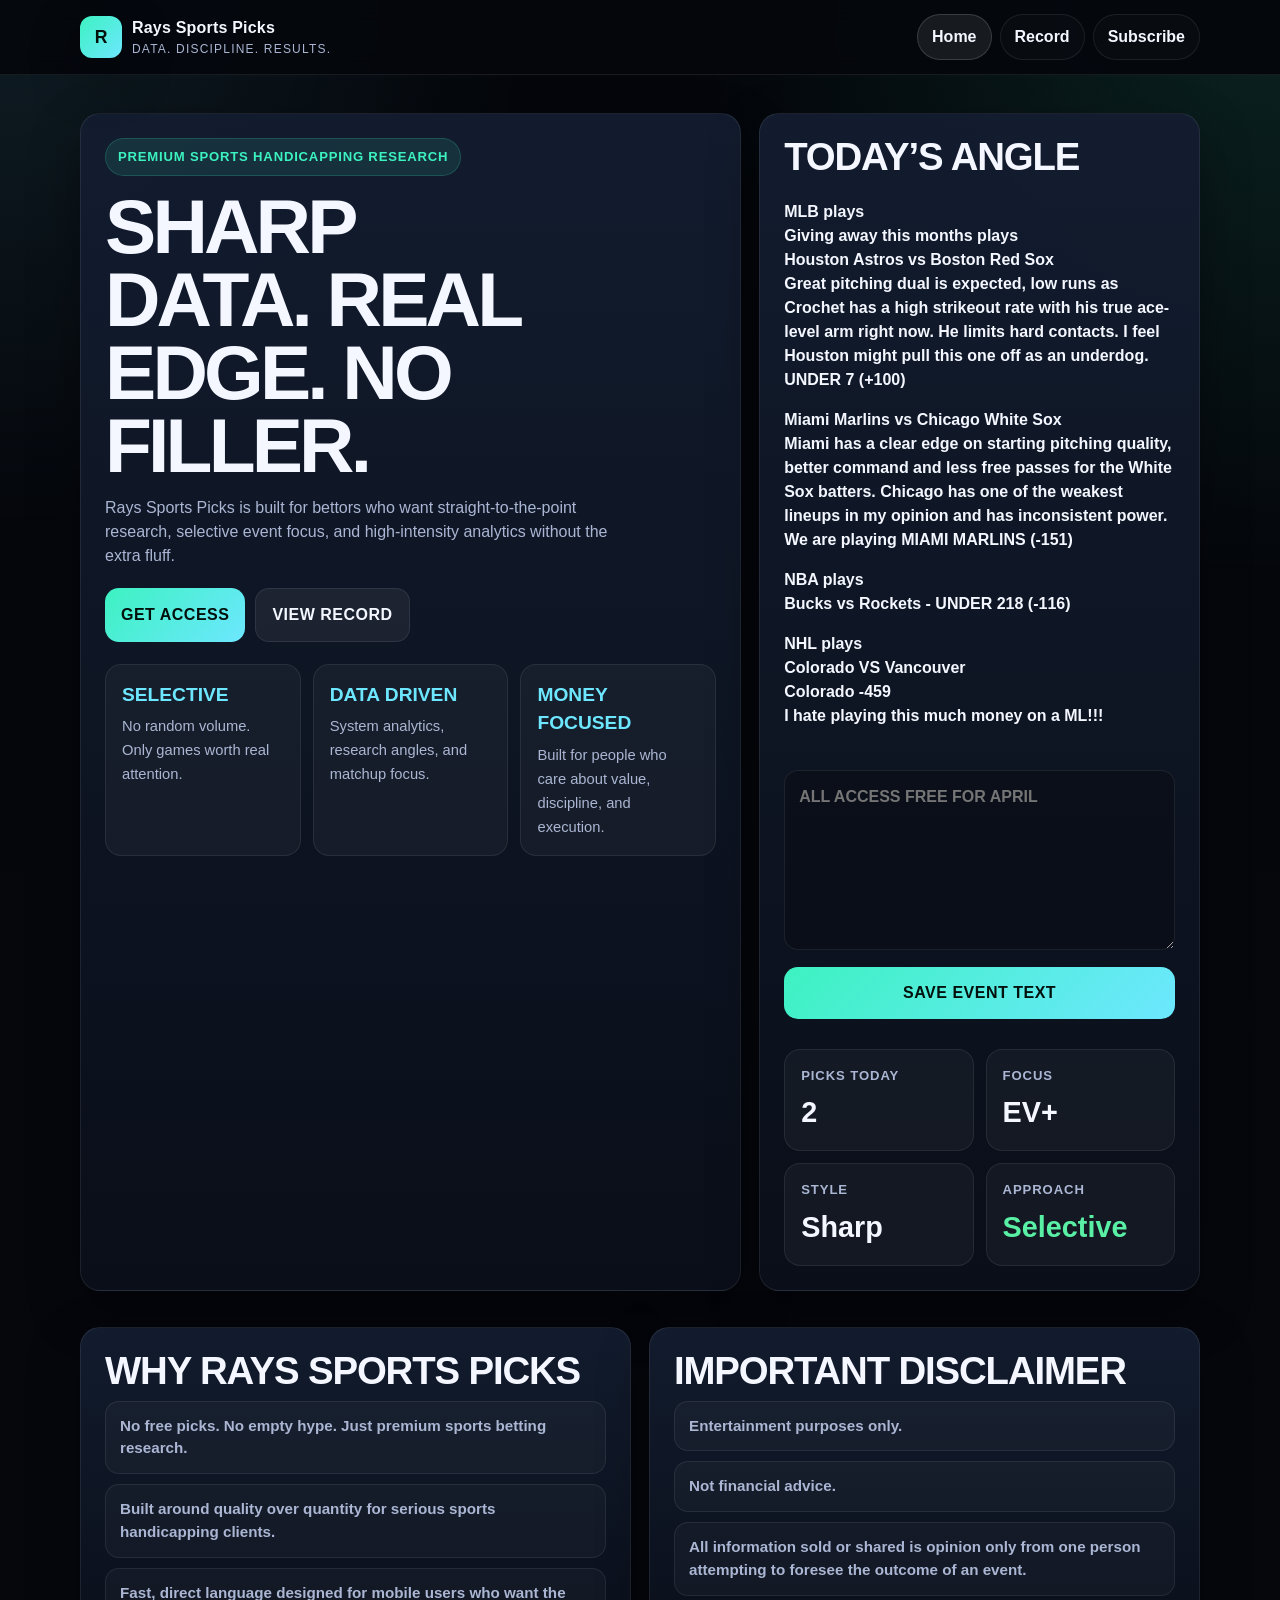
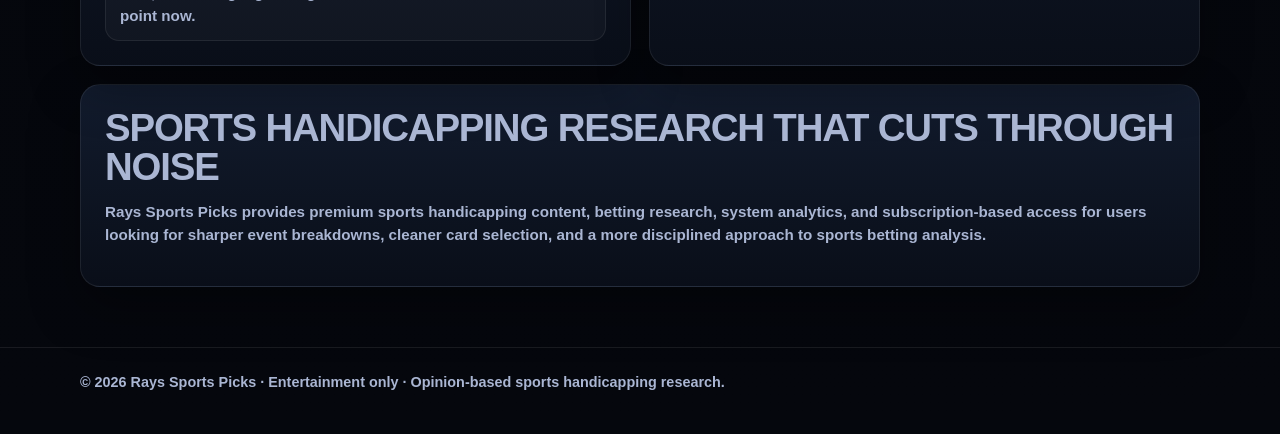
==== index.html @ 6cf5eaf2 "Add files via upload" ====
<!DOCTYPE html>
<html lang="en">
<head>
  <meta charset="UTF-8" />
  <meta name="viewport" content="width=device-width, initial-scale=1.0" />
  <title>Rays Sports Picks | Sports Handicapping Research & Premium Analytics</title>
  <meta name="description" content="Rays Sports Picks delivers premium sports handicapping research, system analytics, record tracking, and subscription access for serious sports bettors seeking selective, data-driven event analysis." />
  <meta name="keywords" content="sports handicapping, sports picks, betting analytics, premium picks, sports betting research, betting record, sports betting subscription, Rays Sports Picks" />
  <meta name="robots" content="index, follow" />
  <meta name="author" content="Rays Sports Picks" />
  <meta property="og:title" content="Rays Sports Picks | Premium Sports Handicapping Research" />
  <meta property="og:description" content="High-intensity, data-driven sports handicapping research focused on the games worth your money and attention." />
  <meta property="og:type" content="website" />
  <meta property="og:image" content="https://via.placeholder.com/1200x630.png?text=Rays+Sports+Picks" />
  <meta name="twitter:card" content="summary_large_image" />
  <meta name="twitter:title" content="Rays Sports Picks" />
  <meta name="twitter:description" content="Premium sports handicapping research, analytics, records, and subscriptions." />
  <link rel="canonical" href="https://www.rayssportspicks.com/" />
  <style>
    :root {
      --bg: #05070d;
      --bg-soft: #0d1320;
      --card: #0f1726;
      --card-2: #131d30;
      --text: #f4f7ff;
      --muted: #aab6d3;
      --accent: #3df2c1;
      --accent-2: #6de7ff;
      --line: rgba(255,255,255,0.08);
      --danger: #ff5c7a;
      --success: #59f0a5;
      --warning: #ffd166;
      --shadow: 0 20px 50px rgba(0,0,0,0.35);
      --radius: 20px;
      --max: 1120px;
    }

    * { box-sizing: border-box; }
    html { scroll-behavior: smooth; }
    body {
      margin: 0;
      font-family: Arial, Helvetica, sans-serif;
      background:
        radial-gradient(circle at top right, rgba(61,242,193,0.12), transparent 24%),
        radial-gradient(circle at top left, rgba(109,231,255,0.10), transparent 22%),
        linear-gradient(180deg, #04060b 0%, #05070d 100%);
      color: var(--text);
      line-height: 1.5;
    }

    img { max-width: 100%; display: block; }
    a { color: inherit; text-decoration: none; }
    button, input, select, textarea { font: inherit; }

    .container {
      width: min(var(--max), calc(100% - 28px));
      margin: 0 auto;
    }

    .topbar {
      position: sticky;
      top: 0;
      z-index: 999;
      background: rgba(5,7,13,0.92);
      backdrop-filter: blur(12px);
      border-bottom: 1px solid var(--line);
    }

    .nav {
      display: flex;
      align-items: center;
      justify-content: space-between;
      gap: 18px;
      padding: 14px 0;
    }

    .brand {
      display: flex;
      align-items: center;
      gap: 10px;
      min-width: 0;
    }

    .brand-mark {
      width: 42px;
      height: 42px;
      display: grid;
      place-items: center;
      border-radius: 12px;
      background: linear-gradient(135deg, var(--accent), var(--accent-2));
      color: #03110d;
      font-size: 1.1rem;
      font-weight: 900;
      box-shadow: var(--shadow);
      flex-shrink: 0;
    }

    .brand-text {
      display: flex;
      flex-direction: column;
      min-width: 0;
    }

    .brand-text strong {
      font-size: 1rem;
      letter-spacing: 0.2px;
    }

    .brand-text span {
      font-size: 0.75rem;
      color: var(--muted);
      text-transform: uppercase;
      letter-spacing: 1.2px;
    }

    .nav-links {
      display: flex;
      gap: 8px;
      flex-wrap: wrap;
      justify-content: flex-end;
    }

    .nav-links button {
      border: 1px solid var(--line);
      background: rgba(255,255,255,0.02);
      color: var(--text);
      border-radius: 999px;
      padding: 10px 14px;
      font-weight: 700;
      cursor: pointer;
      min-height: 42px;
    }

    .nav-links button.active,
    .nav-links button:hover {
      background: rgba(255,255,255,0.08);
      border-color: rgba(255,255,255,0.15);
    }

    .page {
      display: none;
      padding: 26px 0 60px;
    }

    .page.active { display: block; }

    .hero {
      display: grid;
      grid-template-columns: 1.2fr 0.8fr;
      gap: 18px;
      align-items: stretch;
      margin-top: 12px;
    }

    .card {
      background: linear-gradient(180deg, rgba(19,29,48,0.95), rgba(10,15,26,0.95));
      border: 1px solid var(--line);
      border-radius: var(--radius);
      box-shadow: var(--shadow);
    }

    .card-pad { padding: 24px; }

    .tag {
      display: inline-flex;
      align-items: center;
      gap: 8px;
      padding: 8px 12px;
      border-radius: 999px;
      background: rgba(61,242,193,0.1);
      border: 1px solid rgba(61,242,193,0.18);
      color: var(--accent);
      font-size: 0.82rem;
      font-weight: 700;
      text-transform: uppercase;
      letter-spacing: 0.8px;
      margin-bottom: 14px;
    }

    h1, h2, h3 { margin: 0 0 10px; }
    h1 {
      font-size: clamp(2.1rem, 6vw, 4.8rem);
      line-height: 0.95;
      letter-spacing: -0.05em;
      text-transform: uppercase;
      max-width: 10ch;
    }

    h2 {
      font-size: clamp(1.5rem, 3.3vw, 2.4rem);
      line-height: 1;
      letter-spacing: -0.03em;
      text-transform: uppercase;
    }

    .subhead {
      color: var(--muted);
      font-size: 1rem;
      max-width: 58ch;
      margin-top: 14px;
    }

    .hero-points {
      display: grid;
      grid-template-columns: repeat(3, 1fr);
      gap: 12px;
      margin-top: 22px;
    }

    .point {
      padding: 16px;
      border-radius: 16px;
      background: rgba(255,255,255,0.04);
      border: 1px solid var(--line);
    }

    .point strong {
      display: block;
      font-size: 1.2rem;
      margin-bottom: 5px;
      color: var(--accent-2);
      text-transform: uppercase;
    }

    .point span {
      color: var(--muted);
      font-size: 0.92rem;
    }

    .cta-row {
      display: flex;
      gap: 10px;
      flex-wrap: wrap;
      margin-top: 20px;
    }

    .btn {
      border: 0;
      border-radius: 14px;
      padding: 14px 16px;
      font-weight: 800;
      text-transform: uppercase;
      letter-spacing: 0.5px;
      cursor: pointer;
      min-height: 48px;
    }

    .btn-primary {
      background: linear-gradient(135deg, var(--accent), var(--accent-2));
      color: #03110d;
    }

    .btn-secondary {
      background: rgba(255,255,255,0.06);
      border: 1px solid var(--line);
      color: var(--text);
    }

    .stack { display: grid; gap: 16px; }

    .headline-box {
      display: grid;
      gap: 14px;
    }

    .mini-stat-grid {
      display: grid;
      grid-template-columns: repeat(2, 1fr);
      gap: 12px;
    }

    .mini-stat {
      padding: 16px;
      border-radius: 16px;
      background: rgba(255,255,255,0.04);
      border: 1px solid var(--line);
    }

    .mini-stat .label {
      color: var(--muted);
      font-size: 0.82rem;
      text-transform: uppercase;
      letter-spacing: 0.9px;
    }

    .mini-stat .value {
      font-size: 1.8rem;
      font-weight: 900;
      margin-top: 6px;
    }

    .green { color: var(--success); }
    .red { color: var(--danger); }
    .yellow { color: var(--warning); }

    .section-grid {
      display: grid;
      grid-template-columns: repeat(2, 1fr);
      gap: 18px;
      margin-top: 18px;
    }

    .list {
      display: grid;
      gap: 10px;
      margin-top: 8px;
    }

    .list-item {
      padding: 13px 14px;
      border-radius: 14px;
      border: 1px solid var(--line);
      background: rgba(255,255,255,0.03);
      color: var(--muted);
      font-size: 0.95rem;
    }

    .event-box textarea,
    .form input,
    .form select {
      width: 100%;
      background: rgba(0,0,0,0.22);
      color: var(--text);
      border: 1px solid var(--line);
      border-radius: 14px;
      padding: 14px;
      outline: none;
      min-height: 48px;
    }

    .event-box textarea {
      min-height: 180px;
      resize: vertical;
      margin-top: 10px;
    }

    .saved-note,
    .form-note {
      min-height: 1.3em;
      margin-top: 10px;
      color: var(--accent);
      font-size: 0.92rem;
      font-weight: 700;
    }

    .records {
      display: grid;
      grid-template-columns: repeat(3, 1fr);
      gap: 14px;
      margin-top: 18px;
    }

    .record-box {
      padding: 20px;
      border-radius: 18px;
      background: rgba(255,255,255,0.03);
      border: 1px solid var(--line);
    }

    .record-box .kicker {
      color: var(--muted);
      font-size: 0.82rem;
      text-transform: uppercase;
      letter-spacing: 1px;
    }

    .record-box .big {
      font-size: 2.2rem;
      font-weight: 900;
      margin: 8px 0 4px;
    }

    .table-wrap {
      overflow-x: auto;
      margin-top: 18px;
      border: 1px solid var(--line);
      border-radius: 16px;
    }

    table {
      width: 100%;
      border-collapse: collapse;
      min-width: 640px;
      background: rgba(255,255,255,0.02);
    }

    th, td {
      padding: 14px 16px;
      text-align: left;
      border-bottom: 1px solid var(--line);
      font-size: 0.95rem;
    }

    th {
      color: var(--accent-2);
      background: rgba(255,255,255,0.04);
      text-transform: uppercase;
      font-size: 0.8rem;
      letter-spacing: 0.8px;
    }

    tr:last-child td { border-bottom: 0; }

    .plans {
      display: grid;
      grid-template-columns: repeat(3, 1fr);
      gap: 14px;
      margin-top: 18px;
    }

    .plan {
      padding: 22px;
      border-radius: 18px;
      border: 1px solid var(--line);
      background: rgba(255,255,255,0.03);
      position: relative;
    }

    .plan.featured {
      border-color: rgba(61,242,193,0.3);
      box-shadow: 0 0 0 1px rgba(61,242,193,0.1) inset;
    }

    .plan-badge {
      position: absolute;
      top: 14px;
      right: 14px;
      background: linear-gradient(135deg, var(--accent), var(--accent-2));
      color: #03110d;
      border-radius: 999px;
      padding: 6px 10px;
      font-size: 0.76rem;
      font-weight: 900;
      text-transform: uppercase;
    }

    .price {
      font-size: 2.5rem;
      font-weight: 900;
      line-height: 1;
      margin: 10px 0;
    }

    .split {
      display: grid;
      grid-template-columns: 1fr 1fr;
      gap: 18px;
      margin-top: 18px;
    }

    .form {
      display: grid;
      gap: 12px;
      margin-top: 10px;
    }

    .success-box {
      display: none;
      padding: 14px;
      border-radius: 14px;
      background: rgba(89,240,165,0.12);
      border: 1px solid rgba(89,240,165,0.25);
      color: var(--success);
      font-weight: 800;
      margin-top: 12px;
    }

    .success-box.show { display: block; }

    .legal {
      margin-top: 18px;
      padding: 18px;
      border-radius: 18px;
      background: rgba(255,255,255,0.03);
      border: 1px solid var(--line);
      color: var(--muted);
      font-size: 0.94rem;
    }

    .seo-copy {
      margin-top: 18px;
      color: var(--muted);
      font-size: 0.95rem;
    }

    footer {
      border-top: 1px solid var(--line);
      padding: 24px 0 40px;
      color: var(--muted);
      font-size: 0.9rem;
    }

    .sr-only {
      position: absolute;
      width: 1px;
      height: 1px;
      padding: 0;
      margin: -1px;
      overflow: hidden;
      clip: rect(0, 0, 0, 0);
      white-space: nowrap;
      border: 0;
    }

    @media (max-width: 920px) {
      .hero,
      .section-grid,
      .records,
      .plans,
      .split,
      .hero-points {
        grid-template-columns: 1fr;
      }

      h1 { max-width: none; }
    }

    @media (max-width: 640px) {
      .nav {
        flex-direction: column;
        align-items: stretch;
      }

      .nav-links {
        width: 100%;
        display: grid;
        grid-template-columns: repeat(3, 1fr);
      }

      .nav-links button {
        width: 100%;
        padding: 12px 8px;
        font-size: 0.86rem;
      }

      .card-pad,
      .plan,
      .record-box,
      .legal {
        padding: 18px;
      }

      .container {
        width: min(var(--max), calc(100% - 20px));
      }

      .brand-text strong {
        font-size: 0.94rem;
      }
    }
  </style>
  <script type="application/ld+json">
  {
    "@context": "https://schema.org",
    "@type": "SportsOrganization",
    "name": "Rays Sports Picks",
    "url": "https://www.rayssportspicks.com/",
    "description": "Premium sports handicapping research, analytics, records, and subscription access.",
    "areaServed": "US",
    "knowsAbout": ["sports handicapping", "sports betting research", "betting analytics"]
  }
  </script>
  <script type="application/ld+json">
  {
    "@context": "https://schema.org",
    "@type": "WebSite",
    "name": "Rays Sports Picks",
    "url": "https://www.rayssportspicks.com/"
  }
  </script>
</head>
<body>
  <header class="topbar">
    <div class="container nav">
      <a href="#home" class="brand" aria-label="Rays Sports Picks home" onclick="showPage('home')">
        <div class="brand-mark">R</div>
        <div class="brand-text">
          <strong>Rays Sports Picks</strong>
          <span>Data. Discipline. Results.</span>
        </div>
      </a>
      <nav class="nav-links" aria-label="Main navigation">
        <button class="active" data-page="home" onclick="showPage('home')">Home</button>
        <button data-page="record" onclick="showPage('record')">Record</button>
        <button data-page="subscription" onclick="showPage('subscription')">Subscribe</button>
      </nav>
    </div>
  </header>

  <main class="container">
    <section id="home" class="page active" aria-labelledby="home-title">
      <div class="hero">
        <div class="card card-pad">
          <div class="tag">Premium Sports Handicapping Research</div>
          <h1 id="home-title">Sharp Data. Real Edge. No Filler.</h1>
          <p class="subhead">Rays Sports Picks is built for bettors who want straight-to-the-point research, selective event focus, and high-intensity analytics without the extra fluff.</p>
          <div class="cta-row">
            <button class="btn btn-primary" onclick="showPage('subscription')">Get Access</button>
            <button class="btn btn-secondary" onclick="showPage('record')">View Record</button>
          </div>
          <div class="hero-points">
            <div class="point">
              <strong>Selective</strong>
              <span>No random volume. Only games worth real attention.</span>
            </div>
            <div class="point">
              <strong>Data Driven</strong>
              <span>System analytics, research angles, and matchup focus.</span>
            </div>
            <div class="point">
              <strong>Money Focused</strong>
              <span>Built for people who care about value, discipline, and execution.</span>
            </div>
          </div>
        </div>

        <aside class="card card-pad stack" aria-label="Featured stats and notes">
          <div class="headline-box">
            <h2>Today’s Angle</h2>
          <b>MLB plays<br>
Giving away this months plays <br>
Houston Astros vs Boston Red Sox<br>
Great pitching dual is expected, low runs as Crochet has a high strikeout rate with his true ace-level arm right now. He limits hard contacts. I feel Houston might pull this one off as an underdog.<br>UNDER 7 (+100)

<p>


Miami Marlins vs Chicago White Sox<br>
Miami has a clear edge on starting pitching quality, better command and less free passes for the White Sox batters. Chicago has one of the weakest lineups in my opinion and has inconsistent power.<br>

We are playing MIAMI MARLINS (-151)
<p>
NBA plays<br>
Bucks vs Rockets - UNDER 218 (-116)

<p>
NHL plays<br>

Colorado VS Vancouver <br>
Colorado -459 <br>
I hate playing this much money on a ML!!! 




          </div>
          <div class="event-box">
            <label class="sr-only" for="eventText">Featured event text</label>
            <textarea id="eventText" placeholder="ALL ACCESS FREE FOR APRIL"></textarea>
            <button class="btn btn-primary" style="margin-top: 10px; width: 100%;" onclick="saveEventNote()">Save Event Text</button>
            <div id="savedNote" class="saved-note"></div>
          </div>
          <div class="mini-stat-grid">
            <div class="mini-stat">
              <div class="label">Picks today</div>
              <div class="value">2</div>
            </div>
            <div class="mini-stat">
              <div class="label">Focus</div>
              <div class="value">EV+</div>
            </div>
            <div class="mini-stat">
              <div class="label">Style</div>
              <div class="value">Sharp</div>
            </div>
            <div class="mini-stat">
              <div class="label">Approach</div>
              <div class="value green">Selective</div>
            </div>
          </div>
        </aside>
      </div>

      <div class="section-grid">
        <section class="card card-pad" aria-labelledby="why-us-title">
          <h2 id="why-us-title">Why Rays Sports Picks</h2>
          <div class="list">
            <div class="list-item">No free picks. No empty hype. Just premium sports betting research.</div>
            <div class="list-item">Built around quality over quantity for serious sports handicapping clients.</div>
            <div class="list-item">Fast, direct language designed for mobile users who want the point now.</div>
          </div>
        </section>

        <section class="card card-pad" aria-labelledby="disclaimer-title">
          <h2 id="disclaimer-title">Important Disclaimer</h2>
          <div class="list">
            <div class="list-item">Entertainment purposes only.</div>
            <div class="list-item">Not financial advice.</div>
            <div class="list-item">All information sold or shared is opinion only from one person attempting to foresee the outcome of an event.</div>
          </div>
        </section>
      </div>

      <section class="card card-pad seo-copy" aria-labelledby="seo-home-copy">
        <h2 id="seo-home-copy">Sports Handicapping Research That Cuts Through Noise</h2>
        <p>Rays Sports Picks provides premium sports handicapping content, betting research, system analytics, and subscription-based access for users looking for sharper event breakdowns, cleaner card selection, and a more disciplined approach to sports betting analysis.</p>
      </section>
    </section>

    <section id="record" class="page" aria-labelledby="record-title">
      <div class="card card-pad">
        <div class="tag">Verified Tracking Layout</div>
        <h1 id="record-title" style="max-width:none; font-size: clamp(2rem, 5vw, 3.4rem);">Record. Units. Accountability.</h1>
        <p class="subhead">Keep the numbers visible. Keep it simple. Make the wins, losses, and unit performance easy to scan on mobile.</p>

        <div class="records">
          <div class="record-box">
            <div class="kicker">Overall Record</div>
            <div class="big">48-31</div>
            <div class="green">+17 Decisions</div>
          </div>
          <div class="record-box">
            <div class="kicker">Net Units</div>
            <div class="big">+21.4u</div>
            <div class="green">Positive Return</div>
          </div>
          <div class="record-box">
            <div class="kicker">Last 7 Days</div>
            <div class="big">6-3</div>
            <div class="yellow">Short-Term Run</div>
          </div>
        </div>

        <div class="table-wrap">
          <table aria-label="Recent betting record">
            <thead>
              <tr>
                <th>Date</th>
                <th>Event</th>
                <th>Market</th>
                <th>Result</th>
                <th>Units</th>
              </tr>
            </thead>
            <tbody>
              <tr>
                <td>03/28/2026</td>
                <td>Lakers vs Suns</td>
                <td>1H Total Over</td>
                <td class="green">Win</td>
                <td>+1.0</td>
              </tr>
              <tr>
                <td>03/29/2026</td>
                <td>Yankees vs Orioles</td>
                <td>Team Total Over</td>
                <td class="red">Loss</td>
                <td>-1.1</td>
              </tr>
              <tr>
                <td>03/30/2026</td>
                <td>Celtics vs Heat</td>
                <td>Spread</td>
                <td class="green">Win</td>
                <td>+1.0</td>
              </tr>
              <tr>
                <td>03/31/2026</td>
                <td>Dodgers vs Padres</td>
                <td>Moneyline</td>
                <td class="green">Win</td>
                <td>+1.3</td>
              </tr>
            </tbody>
          </table>
        </div>

        <div class="legal">
          Past performance does not guarantee future results. All records, writeups, and tracked positions are shown for informational and entertainment purposes only.
        </div>

        <section class="seo-copy" aria-labelledby="seo-record-copy">
          <h2 id="seo-record-copy">Sports Betting Record Page for Trust and Transparency</h2>
          <p>A clean record page supports trust, transparency, and SEO relevance for terms like sports picks record, betting units tracked, and premium handicapping results. This layout keeps your proof visible without forcing users to read a wall of text.</p>
        </section>
      </div>
    </section>

    <section id="subscription" class="page" aria-labelledby="subscription-title">
      <div class="card card-pad">
        <div class="tag">Premium Membership Access</div>
        <h1 id="subscription-title" style="max-width:none; font-size: clamp(2rem, 5vw, 3.4rem);">Pick Your Plan. Get The Edge.</h1>
        <p class="subhead">Short copy. Clear pricing. Fast action. Built to convert on mobile and desktop.</p>

        <div class="plans">
          <article class="plan">
            <h2 style="font-size:1.4rem;">Weekly</h2>
            <div class="price">$29</div>
            <div class="list">
              <div class="list-item">7 days access</div>
              <div class="list-item">Premium event notes</div>
              <div class="list-item">Quick entry plan</div>
            </div>
          </article>

          <article class="plan featured">
            <div class="plan-badge">Best Value</div>
            <h2 style="font-size:1.4rem;">Monthly</h2>
            <div class="price">$99</div>
            <div class="list">
              <div class="list-item">30 days access</div>
              <div class="list-item">Full system analytics</div>
              <div class="list-item">Main premium package</div>
            </div>
          </article>

          <article class="plan">
            <h2 style="font-size:1.4rem;">VIP</h2>
            <div class="price">$249</div>
            <div class="list">
              <div class="list-item">Highest tier access</div>
              <div class="list-item">Expanded coverage</div>
              <div class="list-item">VIP communication option</div>
            </div>
          </article>
        </div>

        <div class="split">
          <section class="card card-pad" aria-labelledby="join-title">
            <h2 id="join-title">Join Now</h2>
            <form class="form" onsubmit="submitSubscription(event)">
              <label class="sr-only" for="name">Full name</label>
              <input id="name" type="text" placeholder="Full name" required />
              <label class="sr-only" for="email">Email address</label>
              <input id="email" type="email" placeholder="Email address" required />
              <label class="sr-only" for="plan">Select a plan</label>
              <select id="plan" required>
                <option value="">Select a plan</option>
                <option>Weekly</option>
                <option>Monthly</option>
                <option>VIP</option>
              </select>
              <button class="btn btn-primary" type="submit">Request Access</button>
            </form>
            <div id="successBox" class="success-box">Request saved. Connect this form to Stripe, PayPal, or your checkout system for live payments.</div>
          </section>

          <section class="card card-pad" aria-labelledby="subscribe-copy">
            <h2 id="subscribe-copy">Built To Convert</h2>
            <div class="list">
              <div class="list-item">Fast headlines for low-attention mobile users.</div>
              <div class="list-item">High-contrast design to keep eyes on CTA and pricing.</div>
              <div class="list-item">SEO-rich structure for sports picks, premium handicapping, and betting research intent.</div>
            </div>
          </section>
        </div>

        <div class="legal">
          Rays Sports Picks provides sports-related opinions, research, and system analytics only. We do not provide financial advice. Any information sold or displayed is solely opinion from one person attempting to foresee the future outcome of an event. This website is for entertainment purposes only.
        </div>

        <section class="seo-copy" aria-labelledby="seo-sub-copy">
          <h2 id="seo-sub-copy">Premium Sports Picks Subscription Website</h2>
          <p>This subscription page targets premium sports picks buyers looking for selective betting research, analytical breakdowns, handicapping insights, and direct membership options without distractions or long-form filler content.</p>
        </section>
      </div>
    </section>
  </main>

  <footer>
    <div class="container">© <span id="year"></span> Rays Sports Picks · Entertainment only · Opinion-based sports handicapping research.</div>
  </footer>

  <script>
    function showPage(pageId) {
      document.querySelectorAll('.page').forEach(function(page) {
        page.classList.toggle('active', page.id === pageId);
      });

      document.querySelectorAll('.nav-links button').forEach(function(button) {
        button.classList.toggle('active', button.dataset.page === pageId);
      });

      history.replaceState(null, '', '#' + pageId);
      window.scrollTo({ top: 0, behavior: 'smooth' });
    }

    function saveEventNote() {
      var text = document.getElementById('eventText').value.trim();
      localStorage.setItem('raysEventNote', text);
      document.getElementById('savedNote').textContent = text ? 'Event text saved.' : 'Empty note saved.';
    }

    function loadEventNote() {
      var saved = localStorage.getItem('raysEventNote') || '';
      document.getElementById('eventText').value = saved;
      if (saved) {
        document.getElementById('savedNote').textContent = 'Saved event text loaded.';
      }
    }

    function submitSubscription(event) {
      event.preventDefault();
      var name = document.getElementById('name').value.trim();
      var email = document.getElementById('email').value.trim();
      var plan = document.getElementById('plan').value;
      var submissions = JSON.parse(localStorage.getItem('raysSubscriptions') || '[]');
      submissions.push({ name: name, email: email, plan: plan, createdAt: new Date().toISOString() });
      localStorage.setItem('raysSubscriptions', JSON.stringify(submissions));
      document.getElementById('successBox').classList.add('show');
      event.target.reset();
    }

    function initPageFromHash() {
      var hash = window.location.hash.replace('#', '');
      var validPages = ['home', 'record', 'subscription'];
      showPage(validPages.indexOf(hash) >= 0 ? hash : 'home');
    }

    document.getElementById('year').textContent = new Date().getFullYear();
    loadEventNote();
    initPageFromHash();
    window.addEventListener('hashchange', initPageFromHash);
  </script>
</body>
</html>
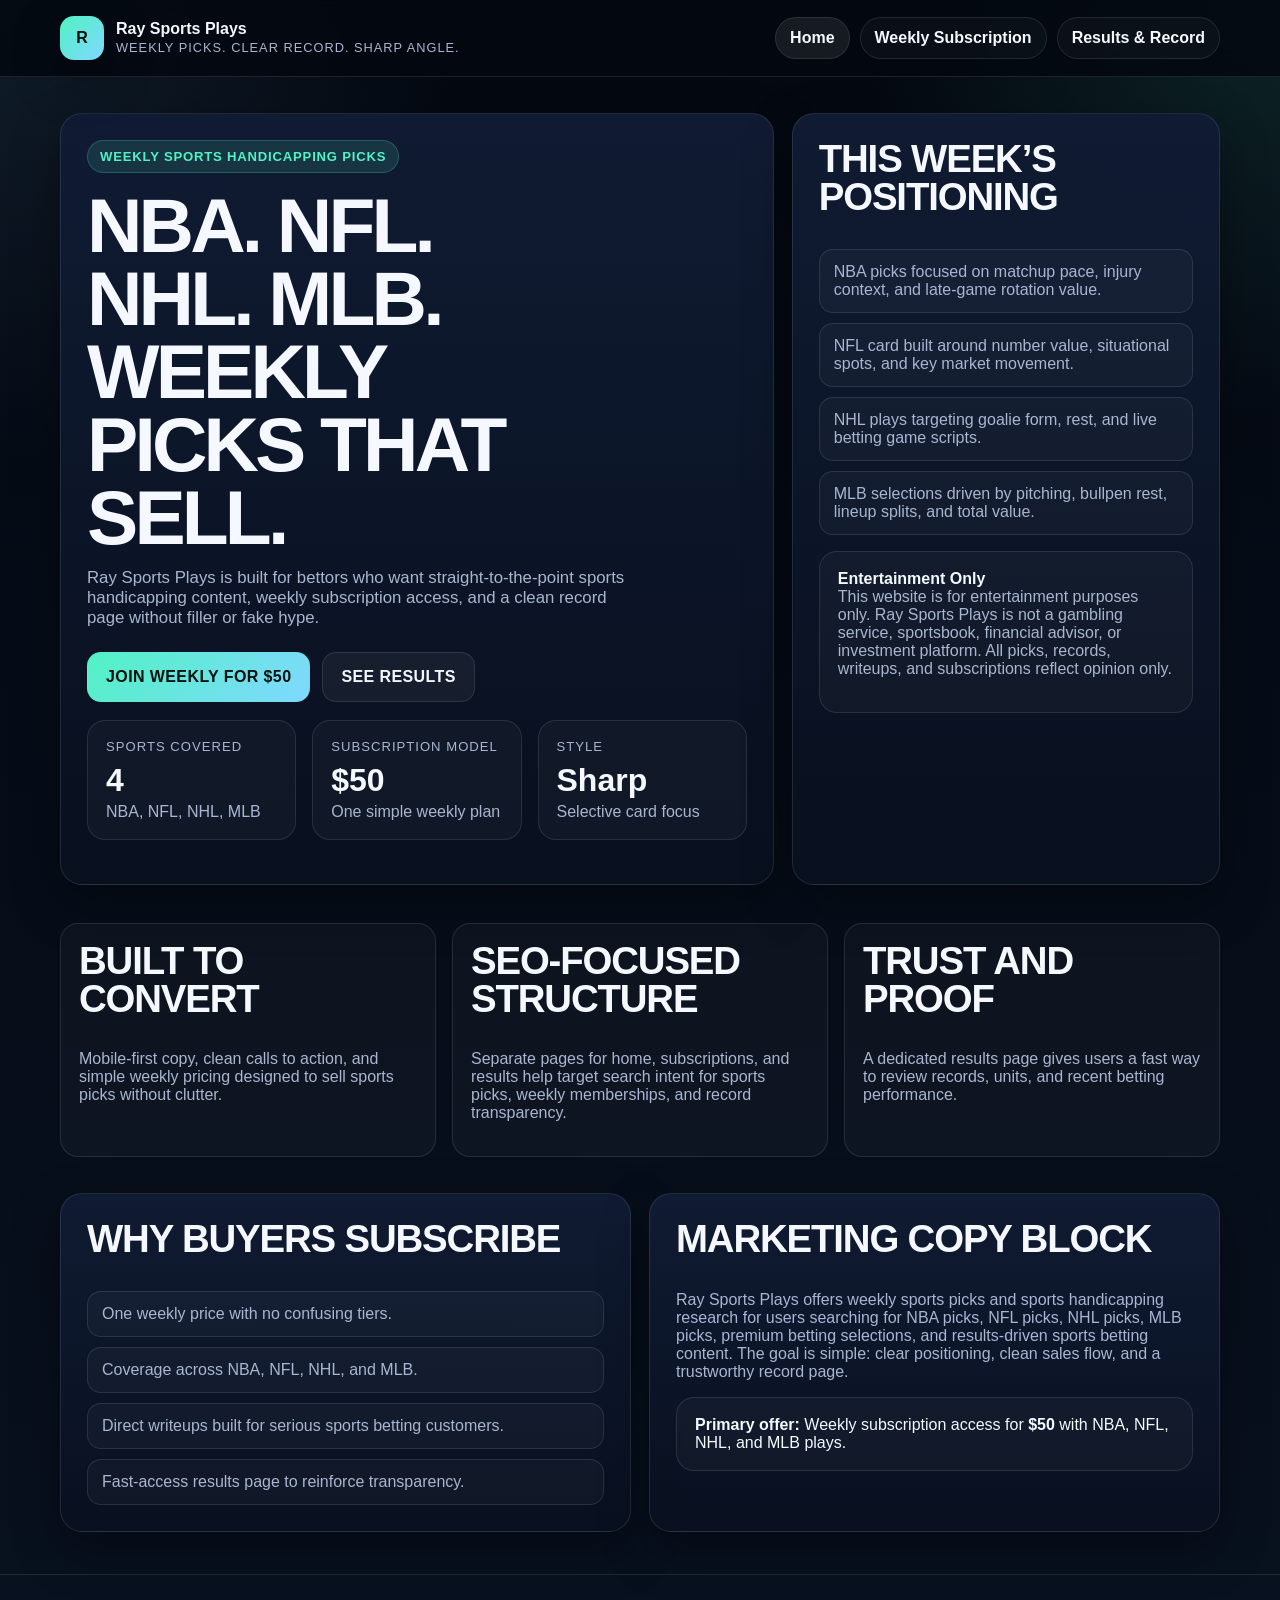
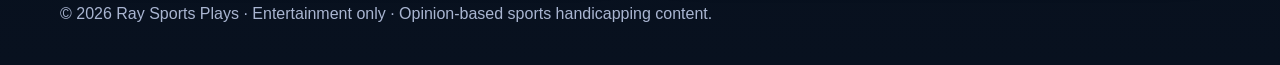
==== commit e12061ed: "Add files via upload" ====
--- a/index.html
+++ b/index.html
@@ -1,916 +1,130 @@
-<!DOCTYPE html>
-<html lang="en">
-<head>
-  <meta charset="UTF-8" />
-  <meta name="viewport" content="width=device-width, initial-scale=1.0" />
-  <title>Rays Sports Picks | Sports Handicapping Research & Premium Analytics</title>
-  <meta name="description" content="Rays Sports Picks delivers premium sports handicapping research, system analytics, record tracking, and subscription access for serious sports bettors seeking selective, data-driven event analysis." />
-  <meta name="keywords" content="sports handicapping, sports picks, betting analytics, premium picks, sports betting research, betting record, sports betting subscription, Rays Sports Picks" />
-  <meta name="robots" content="index, follow" />
-  <meta name="author" content="Rays Sports Picks" />
-  <meta property="og:title" content="Rays Sports Picks | Premium Sports Handicapping Research" />
-  <meta property="og:description" content="High-intensity, data-driven sports handicapping research focused on the games worth your money and attention." />
-  <meta property="og:type" content="website" />
-  <meta property="og:image" content="https://via.placeholder.com/1200x630.png?text=Rays+Sports+Picks" />
-  <meta name="twitter:card" content="summary_large_image" />
-  <meta name="twitter:title" content="Rays Sports Picks" />
-  <meta name="twitter:description" content="Premium sports handicapping research, analytics, records, and subscriptions." />
-  <link rel="canonical" href="https://www.rayssportspicks.com/" />
-  <style>
-    :root {
-      --bg: #05070d;
-      --bg-soft: #0d1320;
-      --card: #0f1726;
-      --card-2: #131d30;
-      --text: #f4f7ff;
-      --muted: #aab6d3;
-      --accent: #3df2c1;
-      --accent-2: #6de7ff;
-      --line: rgba(255,255,255,0.08);
-      --danger: #ff5c7a;
-      --success: #59f0a5;
-      --warning: #ffd166;
-      --shadow: 0 20px 50px rgba(0,0,0,0.35);
-      --radius: 20px;
-      --max: 1120px;
-    }
-
-    * { box-sizing: border-box; }
-    html { scroll-behavior: smooth; }
-    body {
-      margin: 0;
-      font-family: Arial, Helvetica, sans-serif;
-      background:
-        radial-gradient(circle at top right, rgba(61,242,193,0.12), transparent 24%),
-        radial-gradient(circle at top left, rgba(109,231,255,0.10), transparent 22%),
-        linear-gradient(180deg, #04060b 0%, #05070d 100%);
-      color: var(--text);
-      line-height: 1.5;
-    }
-
-    img { max-width: 100%; display: block; }
-    a { color: inherit; text-decoration: none; }
-    button, input, select, textarea { font: inherit; }
-
-    .container {
-      width: min(var(--max), calc(100% - 28px));
-      margin: 0 auto;
-    }
-
-    .topbar {
-      position: sticky;
-      top: 0;
-      z-index: 999;
-      background: rgba(5,7,13,0.92);
-      backdrop-filter: blur(12px);
-      border-bottom: 1px solid var(--line);
-    }
-
-    .nav {
-      display: flex;
-      align-items: center;
-      justify-content: space-between;
-      gap: 18px;
-      padding: 14px 0;
-    }
-
-    .brand {
-      display: flex;
-      align-items: center;
-      gap: 10px;
-      min-width: 0;
-    }
-
-    .brand-mark {
-      width: 42px;
-      height: 42px;
-      display: grid;
-      place-items: center;
-      border-radius: 12px;
-      background: linear-gradient(135deg, var(--accent), var(--accent-2));
-      color: #03110d;
-      font-size: 1.1rem;
-      font-weight: 900;
-      box-shadow: var(--shadow);
-      flex-shrink: 0;
-    }
-
-    .brand-text {
-      display: flex;
-      flex-direction: column;
-      min-width: 0;
-    }
-
-    .brand-text strong {
-      font-size: 1rem;
-      letter-spacing: 0.2px;
-    }
-
-    .brand-text span {
-      font-size: 0.75rem;
-      color: var(--muted);
-      text-transform: uppercase;
-      letter-spacing: 1.2px;
-    }
-
-    .nav-links {
-      display: flex;
-      gap: 8px;
-      flex-wrap: wrap;
-      justify-content: flex-end;
-    }
-
-    .nav-links button {
-      border: 1px solid var(--line);
-      background: rgba(255,255,255,0.02);
-      color: var(--text);
-      border-radius: 999px;
-      padding: 10px 14px;
-      font-weight: 700;
-      cursor: pointer;
-      min-height: 42px;
-    }
-
-    .nav-links button.active,
-    .nav-links button:hover {
-      background: rgba(255,255,255,0.08);
-      border-color: rgba(255,255,255,0.15);
-    }
-
-    .page {
-      display: none;
-      padding: 26px 0 60px;
-    }
-
-    .page.active { display: block; }
-
-    .hero {
-      display: grid;
-      grid-template-columns: 1.2fr 0.8fr;
-      gap: 18px;
-      align-items: stretch;
-      margin-top: 12px;
-    }
-
-    .card {
-      background: linear-gradient(180deg, rgba(19,29,48,0.95), rgba(10,15,26,0.95));
-      border: 1px solid var(--line);
-      border-radius: var(--radius);
-      box-shadow: var(--shadow);
-    }
-
-    .card-pad { padding: 24px; }
-
-    .tag {
-      display: inline-flex;
-      align-items: center;
-      gap: 8px;
-      padding: 8px 12px;
-      border-radius: 999px;
-      background: rgba(61,242,193,0.1);
-      border: 1px solid rgba(61,242,193,0.18);
-      color: var(--accent);
-      font-size: 0.82rem;
-      font-weight: 700;
-      text-transform: uppercase;
-      letter-spacing: 0.8px;
-      margin-bottom: 14px;
-    }
-
-    h1, h2, h3 { margin: 0 0 10px; }
-    h1 {
-      font-size: clamp(2.1rem, 6vw, 4.8rem);
-      line-height: 0.95;
-      letter-spacing: -0.05em;
-      text-transform: uppercase;
-      max-width: 10ch;
-    }
-
-    h2 {
-      font-size: clamp(1.5rem, 3.3vw, 2.4rem);
-      line-height: 1;
-      letter-spacing: -0.03em;
-      text-transform: uppercase;
-    }
-
-    .subhead {
-      color: var(--muted);
-      font-size: 1rem;
-      max-width: 58ch;
-      margin-top: 14px;
-    }
-
-    .hero-points {
-      display: grid;
-      grid-template-columns: repeat(3, 1fr);
-      gap: 12px;
-      margin-top: 22px;
-    }
-
-    .point {
-      padding: 16px;
-      border-radius: 16px;
-      background: rgba(255,255,255,0.04);
-      border: 1px solid var(--line);
-    }
-
-    .point strong {
-      display: block;
-      font-size: 1.2rem;
-      margin-bottom: 5px;
-      color: var(--accent-2);
-      text-transform: uppercase;
-    }
-
-    .point span {
-      color: var(--muted);
-      font-size: 0.92rem;
-    }
-
-    .cta-row {
-      display: flex;
-      gap: 10px;
-      flex-wrap: wrap;
-      margin-top: 20px;
-    }
-
-    .btn {
-      border: 0;
-      border-radius: 14px;
-      padding: 14px 16px;
-      font-weight: 800;
-      text-transform: uppercase;
-      letter-spacing: 0.5px;
-      cursor: pointer;
-      min-height: 48px;
-    }
-
-    .btn-primary {
-      background: linear-gradient(135deg, var(--accent), var(--accent-2));
-      color: #03110d;
-    }
-
-    .btn-secondary {
-      background: rgba(255,255,255,0.06);
-      border: 1px solid var(--line);
-      color: var(--text);
-    }
-
-    .stack { display: grid; gap: 16px; }
-
-    .headline-box {
-      display: grid;
-      gap: 14px;
-    }
-
-    .mini-stat-grid {
-      display: grid;
-      grid-template-columns: repeat(2, 1fr);
-      gap: 12px;
-    }
-
-    .mini-stat {
-      padding: 16px;
-      border-radius: 16px;
-      background: rgba(255,255,255,0.04);
-      border: 1px solid var(--line);
-    }
-
-    .mini-stat .label {
-      color: var(--muted);
-      font-size: 0.82rem;
-      text-transform: uppercase;
-      letter-spacing: 0.9px;
-    }
-
-    .mini-stat .value {
-      font-size: 1.8rem;
-      font-weight: 900;
-      margin-top: 6px;
-    }
-
-    .green { color: var(--success); }
-    .red { color: var(--danger); }
-    .yellow { color: var(--warning); }
-
-    .section-grid {
-      display: grid;
-      grid-template-columns: repeat(2, 1fr);
-      gap: 18px;
-      margin-top: 18px;
-    }
-
-    .list {
-      display: grid;
-      gap: 10px;
-      margin-top: 8px;
-    }
-
-    .list-item {
-      padding: 13px 14px;
-      border-radius: 14px;
-      border: 1px solid var(--line);
-      background: rgba(255,255,255,0.03);
-      color: var(--muted);
-      font-size: 0.95rem;
-    }
-
-    .event-box textarea,
-    .form input,
-    .form select {
-      width: 100%;
-      background: rgba(0,0,0,0.22);
-      color: var(--text);
-      border: 1px solid var(--line);
-      border-radius: 14px;
-      padding: 14px;
-      outline: none;
-      min-height: 48px;
-    }
-
-    .event-box textarea {
-      min-height: 180px;
-      resize: vertical;
-      margin-top: 10px;
-    }
-
-    .saved-note,
-    .form-note {
-      min-height: 1.3em;
-      margin-top: 10px;
-      color: var(--accent);
-      font-size: 0.92rem;
-      font-weight: 700;
-    }
-
-    .records {
-      display: grid;
-      grid-template-columns: repeat(3, 1fr);
-      gap: 14px;
-      margin-top: 18px;
-    }
-
-    .record-box {
-      padding: 20px;
-      border-radius: 18px;
-      background: rgba(255,255,255,0.03);
-      border: 1px solid var(--line);
-    }
-
-    .record-box .kicker {
-      color: var(--muted);
-      font-size: 0.82rem;
-      text-transform: uppercase;
-      letter-spacing: 1px;
-    }
-
-    .record-box .big {
-      font-size: 2.2rem;
-      font-weight: 900;
-      margin: 8px 0 4px;
-    }
-
-    .table-wrap {
-      overflow-x: auto;
-      margin-top: 18px;
-      border: 1px solid var(--line);
-      border-radius: 16px;
-    }
-
-    table {
-      width: 100%;
-      border-collapse: collapse;
-      min-width: 640px;
-      background: rgba(255,255,255,0.02);
-    }
-
-    th, td {
-      padding: 14px 16px;
-      text-align: left;
-      border-bottom: 1px solid var(--line);
-      font-size: 0.95rem;
-    }
-
-    th {
-      color: var(--accent-2);
-      background: rgba(255,255,255,0.04);
-      text-transform: uppercase;
-      font-size: 0.8rem;
-      letter-spacing: 0.8px;
-    }
-
-    tr:last-child td { border-bottom: 0; }
-
-    .plans {
-      display: grid;
-      grid-template-columns: repeat(3, 1fr);
-      gap: 14px;
-      margin-top: 18px;
-    }
-
-    .plan {
-      padding: 22px;
-      border-radius: 18px;
-      border: 1px solid var(--line);
-      background: rgba(255,255,255,0.03);
-      position: relative;
-    }
-
-    .plan.featured {
-      border-color: rgba(61,242,193,0.3);
-      box-shadow: 0 0 0 1px rgba(61,242,193,0.1) inset;
-    }
-
-    .plan-badge {
-      position: absolute;
-      top: 14px;
-      right: 14px;
-      background: linear-gradient(135deg, var(--accent), var(--accent-2));
-      color: #03110d;
-      border-radius: 999px;
-      padding: 6px 10px;
-      font-size: 0.76rem;
-      font-weight: 900;
-      text-transform: uppercase;
-    }
-
-    .price {
-      font-size: 2.5rem;
-      font-weight: 900;
-      line-height: 1;
-      margin: 10px 0;
-    }
-
-    .split {
-      display: grid;
-      grid-template-columns: 1fr 1fr;
-      gap: 18px;
-      margin-top: 18px;
-    }
-
-    .form {
-      display: grid;
-      gap: 12px;
-      margin-top: 10px;
-    }
-
-    .success-box {
-      display: none;
-      padding: 14px;
-      border-radius: 14px;
-      background: rgba(89,240,165,0.12);
-      border: 1px solid rgba(89,240,165,0.25);
-      color: var(--success);
-      font-weight: 800;
-      margin-top: 12px;
-    }
-
-    .success-box.show { display: block; }
-
-    .legal {
-      margin-top: 18px;
-      padding: 18px;
-      border-radius: 18px;
-      background: rgba(255,255,255,0.03);
-      border: 1px solid var(--line);
-      color: var(--muted);
-      font-size: 0.94rem;
-    }
-
-    .seo-copy {
-      margin-top: 18px;
-      color: var(--muted);
-      font-size: 0.95rem;
-    }
-
-    footer {
-      border-top: 1px solid var(--line);
-      padding: 24px 0 40px;
-      color: var(--muted);
-      font-size: 0.9rem;
-    }
-
-    .sr-only {
-      position: absolute;
-      width: 1px;
-      height: 1px;
-      padding: 0;
-      margin: -1px;
-      overflow: hidden;
-      clip: rect(0, 0, 0, 0);
-      white-space: nowrap;
-      border: 0;
-    }
-
-    @media (max-width: 920px) {
-      .hero,
-      .section-grid,
-      .records,
-      .plans,
-      .split,
-      .hero-points {
-        grid-template-columns: 1fr;
-      }
-
-      h1 { max-width: none; }
-    }
-
-    @media (max-width: 640px) {
-      .nav {
-        flex-direction: column;
-        align-items: stretch;
-      }
-
-      .nav-links {
-        width: 100%;
-        display: grid;
-        grid-template-columns: repeat(3, 1fr);
-      }
-
-      .nav-links button {
-        width: 100%;
-        padding: 12px 8px;
-        font-size: 0.86rem;
-      }
-
-      .card-pad,
-      .plan,
-      .record-box,
-      .legal {
-        padding: 18px;
-      }
-
-      .container {
-        width: min(var(--max), calc(100% - 20px));
-      }
-
-      .brand-text strong {
-        font-size: 0.94rem;
-      }
-    }
-  </style>
-  <script type="application/ld+json">
-  {
-    "@context": "https://schema.org",
-    "@type": "SportsOrganization",
-    "name": "Rays Sports Picks",
-    "url": "https://www.rayssportspicks.com/",
-    "description": "Premium sports handicapping research, analytics, records, and subscription access.",
-    "areaServed": "US",
-    "knowsAbout": ["sports handicapping", "sports betting research", "betting analytics"]
-  }
-  </script>
-  <script type="application/ld+json">
-  {
-    "@context": "https://schema.org",
-    "@type": "WebSite",
-    "name": "Rays Sports Picks",
-    "url": "https://www.rayssportspicks.com/"
-  }
-  </script>
-</head>
-<body>
-  <header class="topbar">
-    <div class="container nav">
-      <a href="#home" class="brand" aria-label="Rays Sports Picks home" onclick="showPage('home')">
-        <div class="brand-mark">R</div>
-        <div class="brand-text">
-          <strong>Rays Sports Picks</strong>
-          <span>Data. Discipline. Results.</span>
-        </div>
-      </a>
-      <nav class="nav-links" aria-label="Main navigation">
-        <button class="active" data-page="home" onclick="showPage('home')">Home</button>
-        <button data-page="record" onclick="showPage('record')">Record</button>
-        <button data-page="subscription" onclick="showPage('subscription')">Subscribe</button>
-      </nav>
-    </div>
-  </header>
-
-  <main class="container">
-    <section id="home" class="page active" aria-labelledby="home-title">
-      <div class="hero">
-        <div class="card card-pad">
-          <div class="tag">Premium Sports Handicapping Research</div>
-          <h1 id="home-title">Sharp Data. Real Edge. No Filler.</h1>
-          <p class="subhead">Rays Sports Picks is built for bettors who want straight-to-the-point research, selective event focus, and high-intensity analytics without the extra fluff.</p>
-          <div class="cta-row">
-            <button class="btn btn-primary" onclick="showPage('subscription')">Get Access</button>
-            <button class="btn btn-secondary" onclick="showPage('record')">View Record</button>
-          </div>
-          <div class="hero-points">
-            <div class="point">
-              <strong>Selective</strong>
-              <span>No random volume. Only games worth real attention.</span>
-            </div>
-            <div class="point">
-              <strong>Data Driven</strong>
-              <span>System analytics, research angles, and matchup focus.</span>
-            </div>
-            <div class="point">
-              <strong>Money Focused</strong>
-              <span>Built for people who care about value, discipline, and execution.</span>
-            </div>
-          </div>
-        </div>
-
-        <aside class="card card-pad stack" aria-label="Featured stats and notes">
-          <div class="headline-box">
-            <h2>Today’s Angle</h2>
-          <b>MLB plays<br>
-Giving away this months plays <br>
-Houston Astros vs Boston Red Sox<br>
-Great pitching dual is expected, low runs as Crochet has a high strikeout rate with his true ace-level arm right now. He limits hard contacts. I feel Houston might pull this one off as an underdog.<br>UNDER 7 (+100)
-
-<p>
-
-
-Miami Marlins vs Chicago White Sox<br>
-Miami has a clear edge on starting pitching quality, better command and less free passes for the White Sox batters. Chicago has one of the weakest lineups in my opinion and has inconsistent power.<br>
-
-We are playing MIAMI MARLINS (-151)
-<p>
-NBA plays<br>
-Bucks vs Rockets - UNDER 218 (-116)
-
-<p>
-NHL plays<br>
-
-Colorado VS Vancouver <br>
-Colorado -459 <br>
-I hate playing this much money on a ML!!! 
-
-
-
-
-          </div>
-          <div class="event-box">
-            <label class="sr-only" for="eventText">Featured event text</label>
-            <textarea id="eventText" placeholder="ALL ACCESS FREE FOR APRIL"></textarea>
-            <button class="btn btn-primary" style="margin-top: 10px; width: 100%;" onclick="saveEventNote()">Save Event Text</button>
-            <div id="savedNote" class="saved-note"></div>
-          </div>
-          <div class="mini-stat-grid">
-            <div class="mini-stat">
-              <div class="label">Picks today</div>
-              <div class="value">2</div>
-            </div>
-            <div class="mini-stat">
-              <div class="label">Focus</div>
-              <div class="value">EV+</div>
-            </div>
-            <div class="mini-stat">
-              <div class="label">Style</div>
-              <div class="value">Sharp</div>
-            </div>
-            <div class="mini-stat">
-              <div class="label">Approach</div>
-              <div class="value green">Selective</div>
-            </div>
-          </div>
-        </aside>
-      </div>
-
-      <div class="section-grid">
-        <section class="card card-pad" aria-labelledby="why-us-title">
-          <h2 id="why-us-title">Why Rays Sports Picks</h2>
-          <div class="list">
-            <div class="list-item">No free picks. No empty hype. Just premium sports betting research.</div>
-            <div class="list-item">Built around quality over quantity for serious sports handicapping clients.</div>
-            <div class="list-item">Fast, direct language designed for mobile users who want the point now.</div>
-          </div>
-        </section>
-
-        <section class="card card-pad" aria-labelledby="disclaimer-title">
-          <h2 id="disclaimer-title">Important Disclaimer</h2>
-          <div class="list">
-            <div class="list-item">Entertainment purposes only.</div>
-            <div class="list-item">Not financial advice.</div>
-            <div class="list-item">All information sold or shared is opinion only from one person attempting to foresee the outcome of an event.</div>
-          </div>
-        </section>
-      </div>
-
-      <section class="card card-pad seo-copy" aria-labelledby="seo-home-copy">
-        <h2 id="seo-home-copy">Sports Handicapping Research That Cuts Through Noise</h2>
-        <p>Rays Sports Picks provides premium sports handicapping content, betting research, system analytics, and subscription-based access for users looking for sharper event breakdowns, cleaner card selection, and a more disciplined approach to sports betting analysis.</p>
-      </section>
-    </section>
-
-    <section id="record" class="page" aria-labelledby="record-title">
-      <div class="card card-pad">
-        <div class="tag">Verified Tracking Layout</div>
-        <h1 id="record-title" style="max-width:none; font-size: clamp(2rem, 5vw, 3.4rem);">Record. Units. Accountability.</h1>
-        <p class="subhead">Keep the numbers visible. Keep it simple. Make the wins, losses, and unit performance easy to scan on mobile.</p>
-
-        <div class="records">
-          <div class="record-box">
-            <div class="kicker">Overall Record</div>
-            <div class="big">48-31</div>
-            <div class="green">+17 Decisions</div>
-          </div>
-          <div class="record-box">
-            <div class="kicker">Net Units</div>
-            <div class="big">+21.4u</div>
-            <div class="green">Positive Return</div>
-          </div>
-          <div class="record-box">
-            <div class="kicker">Last 7 Days</div>
-            <div class="big">6-3</div>
-            <div class="yellow">Short-Term Run</div>
-          </div>
-        </div>
-
-        <div class="table-wrap">
-          <table aria-label="Recent betting record">
-            <thead>
-              <tr>
-                <th>Date</th>
-                <th>Event</th>
-                <th>Market</th>
-                <th>Result</th>
-                <th>Units</th>
-              </tr>
-            </thead>
-            <tbody>
-              <tr>
-                <td>03/28/2026</td>
-                <td>Lakers vs Suns</td>
-                <td>1H Total Over</td>
-                <td class="green">Win</td>
-                <td>+1.0</td>
-              </tr>
-              <tr>
-                <td>03/29/2026</td>
-                <td>Yankees vs Orioles</td>
-                <td>Team Total Over</td>
-                <td class="red">Loss</td>
-                <td>-1.1</td>
-              </tr>
-              <tr>
-                <td>03/30/2026</td>
-                <td>Celtics vs Heat</td>
-                <td>Spread</td>
-                <td class="green">Win</td>
-                <td>+1.0</td>
-              </tr>
-              <tr>
-                <td>03/31/2026</td>
-                <td>Dodgers vs Padres</td>
-                <td>Moneyline</td>
-                <td class="green">Win</td>
-                <td>+1.3</td>
-              </tr>
-            </tbody>
-          </table>
-        </div>
-
-        <div class="legal">
-          Past performance does not guarantee future results. All records, writeups, and tracked positions are shown for informational and entertainment purposes only.
-        </div>
-
-        <section class="seo-copy" aria-labelledby="seo-record-copy">
-          <h2 id="seo-record-copy">Sports Betting Record Page for Trust and Transparency</h2>
-          <p>A clean record page supports trust, transparency, and SEO relevance for terms like sports picks record, betting units tracked, and premium handicapping results. This layout keeps your proof visible without forcing users to read a wall of text.</p>
-        </section>
-      </div>
-    </section>
-
-    <section id="subscription" class="page" aria-labelledby="subscription-title">
-      <div class="card card-pad">
-        <div class="tag">Premium Membership Access</div>
-        <h1 id="subscription-title" style="max-width:none; font-size: clamp(2rem, 5vw, 3.4rem);">Pick Your Plan. Get The Edge.</h1>
-        <p class="subhead">Short copy. Clear pricing. Fast action. Built to convert on mobile and desktop.</p>
-
-        <div class="plans">
-          <article class="plan">
-            <h2 style="font-size:1.4rem;">Weekly</h2>
-            <div class="price">$29</div>
-            <div class="list">
-              <div class="list-item">7 days access</div>
-              <div class="list-item">Premium event notes</div>
-              <div class="list-item">Quick entry plan</div>
-            </div>
-          </article>
-
-          <article class="plan featured">
-            <div class="plan-badge">Best Value</div>
-            <h2 style="font-size:1.4rem;">Monthly</h2>
-            <div class="price">$99</div>
-            <div class="list">
-              <div class="list-item">30 days access</div>
-              <div class="list-item">Full system analytics</div>
-              <div class="list-item">Main premium package</div>
-            </div>
-          </article>
-
-          <article class="plan">
-            <h2 style="font-size:1.4rem;">VIP</h2>
-            <div class="price">$249</div>
-            <div class="list">
-              <div class="list-item">Highest tier access</div>
-              <div class="list-item">Expanded coverage</div>
-              <div class="list-item">VIP communication option</div>
-            </div>
-          </article>
-        </div>
-
-        <div class="split">
-          <section class="card card-pad" aria-labelledby="join-title">
-            <h2 id="join-title">Join Now</h2>
-            <form class="form" onsubmit="submitSubscription(event)">
-              <label class="sr-only" for="name">Full name</label>
-              <input id="name" type="text" placeholder="Full name" required />
-              <label class="sr-only" for="email">Email address</label>
-              <input id="email" type="email" placeholder="Email address" required />
-              <label class="sr-only" for="plan">Select a plan</label>
-              <select id="plan" required>
-                <option value="">Select a plan</option>
-                <option>Weekly</option>
-                <option>Monthly</option>
-                <option>VIP</option>
-              </select>
-              <button class="btn btn-primary" type="submit">Request Access</button>
-            </form>
-            <div id="successBox" class="success-box">Request saved. Connect this form to Stripe, PayPal, or your checkout system for live payments.</div>
-          </section>
-
-          <section class="card card-pad" aria-labelledby="subscribe-copy">
-            <h2 id="subscribe-copy">Built To Convert</h2>
-            <div class="list">
-              <div class="list-item">Fast headlines for low-attention mobile users.</div>
-              <div class="list-item">High-contrast design to keep eyes on CTA and pricing.</div>
-              <div class="list-item">SEO-rich structure for sports picks, premium handicapping, and betting research intent.</div>
-            </div>
-          </section>
-        </div>
-
-        <div class="legal">
-          Rays Sports Picks provides sports-related opinions, research, and system analytics only. We do not provide financial advice. Any information sold or displayed is solely opinion from one person attempting to foresee the future outcome of an event. This website is for entertainment purposes only.
-        </div>
-
-        <section class="seo-copy" aria-labelledby="seo-sub-copy">
-          <h2 id="seo-sub-copy">Premium Sports Picks Subscription Website</h2>
-          <p>This subscription page targets premium sports picks buyers looking for selective betting research, analytical breakdowns, handicapping insights, and direct membership options without distractions or long-form filler content.</p>
-        </section>
-      </div>
-    </section>
-  </main>
-
-  <footer>
-    <div class="container">© <span id="year"></span> Rays Sports Picks · Entertainment only · Opinion-based sports handicapping research.</div>
-  </footer>
-
-  <script>
-    function showPage(pageId) {
-      document.querySelectorAll('.page').forEach(function(page) {
-        page.classList.toggle('active', page.id === pageId);
-      });
-
-      document.querySelectorAll('.nav-links button').forEach(function(button) {
-        button.classList.toggle('active', button.dataset.page === pageId);
-      });
-
-      history.replaceState(null, '', '#' + pageId);
-      window.scrollTo({ top: 0, behavior: 'smooth' });
-    }
-
-    function saveEventNote() {
-      var text = document.getElementById('eventText').value.trim();
-      localStorage.setItem('raysEventNote', text);
-      document.getElementById('savedNote').textContent = text ? 'Event text saved.' : 'Empty note saved.';
-    }
-
-    function loadEventNote() {
-      var saved = localStorage.getItem('raysEventNote') || '';
-      document.getElementById('eventText').value = saved;
-      if (saved) {
-        document.getElementById('savedNote').textContent = 'Saved event text loaded.';
-      }
-    }
-
-    function submitSubscription(event) {
-      event.preventDefault();
-      var name = document.getElementById('name').value.trim();
-      var email = document.getElementById('email').value.trim();
-      var plan = document.getElementById('plan').value;
-      var submissions = JSON.parse(localStorage.getItem('raysSubscriptions') || '[]');
-      submissions.push({ name: name, email: email, plan: plan, createdAt: new Date().toISOString() });
-      localStorage.setItem('raysSubscriptions', JSON.stringify(submissions));
-      document.getElementById('successBox').classList.add('show');
-      event.target.reset();
-    }
-
-    function initPageFromHash() {
-      var hash = window.location.hash.replace('#', '');
-      var validPages = ['home', 'record', 'subscription'];
-      showPage(validPages.indexOf(hash) >= 0 ? hash : 'home');
-    }
-
-    document.getElementById('year').textContent = new Date().getFullYear();
-    loadEventNote();
-    initPageFromHash();
-    window.addEventListener('hashchange', initPageFromHash);
-  </script>
-</body>
-</html>
+<!DOCTYPE html>
+<html lang="en">
+<head>
+  <meta charset="UTF-8" />
+  <meta name="viewport" content="width=device-width, initial-scale=1.0" />
+  <title>Ray Sports Plays | Weekly Sports Picks for NBA, NFL, NHL & MLB</title>
+  <meta name="description" content="Ray Sports Plays sells weekly sports handicapping picks for NBA, NFL, NHL, and MLB with a clear record page, direct subscriptions, and mobile-first sports betting marketing." />
+  <meta name="keywords" content="sports picks, sports handicapping, weekly sports picks, NBA picks, NFL picks, NHL picks, MLB picks, sports betting picks" />
+  <meta name="robots" content="index, follow" />
+  <meta name="author" content="Ray Sports Plays" />
+  <meta property="og:title" content="Ray Sports Plays | Weekly Sports Picks" />
+  <meta property="og:description" content="Weekly NBA, NFL, NHL, and MLB picks with direct sports betting writeups and a transparent results page." />
+  <meta property="og:type" content="website" />
+  <meta property="og:url" content="https://www.rayssportsplays.com/" />
+  <link rel="canonical" href="https://www.rayssportsplays.com/" />
+  <link rel="stylesheet" href="styles.css" />
+  <script type="application/ld+json">
+  {
+    "@context": "https://schema.org",
+    "@type": "SportsOrganization",
+    "name": "Ray Sports Plays",
+    "url": "https://www.rayssportsplays.com/",
+    "description": "Weekly sports handicapping picks and research for NBA, NFL, NHL, and MLB.",
+    "areaServed": "US"
+  }
+  </script>
+</head>
+<body>
+  <header class="topbar">
+    <div class="container nav">
+      <a class="brand" href="index.html" aria-label="Ray Sports Plays home">
+        <div class="brand-mark">R</div>
+        <div class="brand-text">
+          <strong>Ray Sports Plays</strong>
+          <span>Weekly picks. Clear record. Sharp angle.</span>
+        </div>
+      </a>
+      <nav class="nav-links" aria-label="Main navigation">
+        <a class="active" href="index.html">Home</a>
+        <a href="subscription.html">Weekly Subscription</a>
+        <a href="results.html">Results & Record</a>
+      </nav>
+    </div>
+  </header>
+
+  <main class="container">
+    <section class="hero">
+      <div class="card card-pad">
+        <div class="tag">Weekly Sports Handicapping Picks</div>
+        <h1>NBA. NFL. NHL. MLB. Weekly picks that sell.</h1>
+        <p class="lead">Ray Sports Plays is built for bettors who want straight-to-the-point sports handicapping content, weekly subscription access, and a clean record page without filler or fake hype.</p>
+        <div class="cta-row">
+          <a class="btn btn-primary" href="subscription.html">Join Weekly for $50</a>
+          <a class="btn btn-secondary" href="results.html">See Results</a>
+        </div>
+        <div class="grid-3 section">
+          <div class="stat">
+            <div class="label">Sports Covered</div>
+            <div class="value">4</div>
+            <div class="muted">NBA, NFL, NHL, MLB</div>
+          </div>
+          <div class="stat">
+            <div class="label">Subscription Model</div>
+            <div class="value">$50</div>
+            <div class="muted">One simple weekly plan</div>
+          </div>
+          <div class="stat">
+            <div class="label">Style</div>
+            <div class="value">Sharp</div>
+            <div class="muted">Selective card focus</div>
+          </div>
+        </div>
+      </div>
+
+      <aside class="card card-pad">
+        <h2>This week’s positioning</h2>
+        <div class="list">
+          <div class="list-item">NBA picks focused on matchup pace, injury context, and late-game rotation value.</div>
+          <div class="list-item">NFL card built around number value, situational spots, and key market movement.</div>
+          <div class="list-item">NHL plays targeting goalie form, rest, and live betting game scripts.</div>
+          <div class="list-item">MLB selections driven by pitching, bullpen rest, lineup splits, and total value.</div>
+        </div>
+        <div class="legal" style="margin-top:16px;">
+          <strong>Entertainment Only</strong>
+          <p>This website is for entertainment purposes only. Ray Sports Plays is not a gambling service, sportsbook, financial advisor, or investment platform. All picks, records, writeups, and subscriptions reflect opinion only.</p>
+        </div>
+      </aside>
+    </section>
+
+    <section class="section grid-3">
+      <article class="feature">
+        <h2>Built to convert</h2>
+        <p>Mobile-first copy, clean calls to action, and simple weekly pricing designed to sell sports picks without clutter.</p>
+      </article>
+      <article class="feature">
+        <h2>SEO-focused structure</h2>
+        <p>Separate pages for home, subscriptions, and results help target search intent for sports picks, weekly memberships, and record transparency.</p>
+      </article>
+      <article class="feature">
+        <h2>Trust and proof</h2>
+        <p>A dedicated results page gives users a fast way to review records, units, and recent betting performance.</p>
+      </article>
+    </section>
+
+    <section class="split section">
+      <div class="card card-pad">
+        <h2>Why buyers subscribe</h2>
+        <div class="list">
+          <div class="list-item">One weekly price with no confusing tiers.</div>
+          <div class="list-item">Coverage across NBA, NFL, NHL, and MLB.</div>
+          <div class="list-item">Direct writeups built for serious sports betting customers.</div>
+          <div class="list-item">Fast-access results page to reinforce transparency.</div>
+        </div>
+      </div>
+      <div class="card card-pad">
+        <h2>Marketing copy block</h2>
+        <p class="seo-copy">Ray Sports Plays offers weekly sports picks and sports handicapping research for users searching for NBA picks, NFL picks, NHL picks, MLB picks, premium betting selections, and results-driven sports betting content. The goal is simple: clear positioning, clean sales flow, and a trustworthy record page.</p>
+        <div class="cta-banner" style="margin-top:16px;">
+          <strong>Primary offer:</strong> Weekly subscription access for <strong>$50</strong> with NBA, NFL, NHL, and MLB plays.
+        </div>
+      </div>
+    </section>
+  </main>
+
+  <footer>
+    <div class="container">© <span id="year"></span> Ray Sports Plays · Entertainment only · Opinion-based sports handicapping content.</div>
+  </footer>
+  <script src="script.js"></script>
+</body>
+</html>
--- a/styles.css
+++ b/styles.css
@@ -0,0 +1,140 @@
+:root {
+  --bg: #08111f;
+  --bg-2: #0d1830;
+  --card: rgba(14, 24, 48, 0.92);
+  --line: rgba(255,255,255,0.1);
+  --text: #f5f8ff;
+  --muted: #a9b5d1;
+  --accent: #51f2c3;
+  --accent-2: #80d8ff;
+  --danger: #ff758f;
+  --success: #6ef0ad;
+  --shadow: 0 18px 48px rgba(0,0,0,0.35);
+  --radius: 22px;
+  --max: 1160px;
+}
+
+* { box-sizing: border-box; }
+html { scroll-behavior: smooth; }
+body {
+  margin: 0;
+  font-family: Arial, Helvetica, sans-serif;
+  color: var(--text);
+  background:
+    radial-gradient(circle at top right, rgba(81,242,195,0.12), transparent 20%),
+    radial-gradient(circle at top left, rgba(128,216,255,0.1), transparent 22%),
+    linear-gradient(180deg, #040811 0%, #08111f 100%);
+}
+a { color: inherit; text-decoration: none; }
+img { max-width: 100%; display: block; }
+button, input { font: inherit; }
+.container { width: min(var(--max), calc(100% - 28px)); margin: 0 auto; }
+.topbar {
+  position: sticky; top: 0; z-index: 1000;
+  backdrop-filter: blur(12px);
+  background: rgba(4,8,17,0.88);
+  border-bottom: 1px solid var(--line);
+}
+.nav {
+  display: flex; align-items: center; justify-content: space-between; gap: 20px;
+  padding: 16px 0;
+}
+.brand { display: flex; align-items: center; gap: 12px; }
+.brand-mark {
+  width: 44px; height: 44px; display: grid; place-items: center; border-radius: 14px;
+  background: linear-gradient(135deg, var(--accent), var(--accent-2)); color: #04110d;
+  font-weight: 900; box-shadow: var(--shadow);
+}
+.brand-text strong { display: block; font-size: 1rem; }
+.brand-text span { color: var(--muted); font-size: 0.8rem; text-transform: uppercase; letter-spacing: 1px; }
+.nav-links { display: flex; gap: 10px; flex-wrap: wrap; }
+.nav-links a {
+  padding: 11px 14px; border-radius: 999px; border: 1px solid var(--line);
+  background: rgba(255,255,255,0.03); font-weight: 700;
+}
+.nav-links a:hover, .nav-links a.active { background: rgba(255,255,255,0.08); }
+.hero {
+  display: grid; grid-template-columns: 1.25fr 0.75fr; gap: 18px; padding: 36px 0 20px;
+}
+.card {
+  background: linear-gradient(180deg, rgba(16,28,52,0.97), rgba(9,16,31,0.97));
+  border: 1px solid var(--line); border-radius: var(--radius); box-shadow: var(--shadow);
+}
+.card-pad { padding: 26px; }
+.tag {
+  display: inline-flex; align-items: center; gap: 8px; padding: 8px 12px; border-radius: 999px;
+  background: rgba(81,242,195,0.12); border: 1px solid rgba(81,242,195,0.22);
+  color: var(--accent); font-size: 0.82rem; font-weight: 800; text-transform: uppercase; letter-spacing: 0.8px;
+}
+h1, h2, h3, p { margin-top: 0; }
+h1 {
+  font-size: clamp(2.3rem, 6vw, 5rem); line-height: 0.95; letter-spacing: -0.05em;
+  text-transform: uppercase; margin: 16px 0 14px; max-width: 10ch;
+}
+h2 {
+  font-size: clamp(1.4rem, 3vw, 2.4rem); line-height: 1; letter-spacing: -0.03em;
+  text-transform: uppercase;
+}
+.lead, .subhead, .muted { color: var(--muted); }
+.lead { max-width: 58ch; font-size: 1.05rem; }
+.cta-row { display: flex; gap: 12px; flex-wrap: wrap; margin-top: 24px; }
+.btn {
+  display: inline-flex; align-items: center; justify-content: center; min-height: 50px;
+  padding: 14px 18px; border-radius: 14px; font-weight: 900; letter-spacing: 0.4px;
+  text-transform: uppercase; border: 1px solid transparent;
+}
+.btn-primary { background: linear-gradient(135deg, var(--accent), var(--accent-2)); color: #03110d; }
+.btn-secondary { background: rgba(255,255,255,0.05); border-color: var(--line); }
+.grid-3, .grid-2 { display: grid; gap: 16px; }
+.grid-3 { grid-template-columns: repeat(3, 1fr); }
+.grid-2 { grid-template-columns: repeat(2, 1fr); }
+.stat, .feature, .plan, .record-box, .legal, .cta-banner {
+  padding: 18px; border-radius: 18px; border: 1px solid var(--line); background: rgba(255,255,255,0.03);
+}
+.stat .value, .record-box .big { font-size: 2rem; font-weight: 900; margin: 8px 0 4px; }
+.label { color: var(--muted); font-size: 0.82rem; text-transform: uppercase; letter-spacing: 1px; }
+.feature p, .plan p, .legal p { color: var(--muted); }
+.section { padding: 18px 0; }
+.split {
+  display: grid; grid-template-columns: 1fr 1fr; gap: 18px;
+}
+.list { display: grid; gap: 10px; margin-top: 12px; }
+.list-item {
+  padding: 13px 14px; border-radius: 14px; background: rgba(255,255,255,0.03); border: 1px solid var(--line);
+  color: var(--muted);
+}
+.plan.featured { border-color: rgba(81,242,195,0.32); box-shadow: 0 0 0 1px rgba(81,242,195,0.08) inset; }
+.price { font-size: 3rem; font-weight: 900; margin: 10px 0; }
+.small { font-size: 0.9rem; color: var(--muted); }
+.table-wrap {
+  overflow-x: auto; margin-top: 18px; border: 1px solid var(--line); border-radius: 18px;
+}
+table { width: 100%; border-collapse: collapse; min-width: 720px; }
+th, td { padding: 14px 16px; border-bottom: 1px solid var(--line); text-align: left; }
+th { color: var(--accent-2); font-size: 0.82rem; text-transform: uppercase; background: rgba(255,255,255,0.04); }
+tr:last-child td { border-bottom: 0; }
+.win { color: var(--success); font-weight: 800; }
+.loss { color: var(--danger); font-weight: 800; }
+footer { padding: 30px 0 42px; color: var(--muted); border-top: 1px solid var(--line); margin-top: 24px; }
+.form { display: grid; gap: 12px; margin-top: 14px; }
+.form input {
+  width: 100%; min-height: 50px; padding: 14px; border-radius: 14px;
+  border: 1px solid var(--line); background: rgba(0,0,0,0.18); color: var(--text);
+}
+.notice {
+  margin-top: 12px; padding: 14px; border-radius: 14px; display: none;
+  border: 1px solid rgba(110,240,173,0.2); background: rgba(110,240,173,0.1); color: var(--success); font-weight: 800;
+}
+.notice.show { display: block; }
+.seo-copy { color: var(--muted); }
+@media (max-width: 920px) {
+  .hero, .split, .grid-3, .grid-2 { grid-template-columns: 1fr; }
+  h1 { max-width: none; }
+}
+@media (max-width: 640px) {
+  .nav { flex-direction: column; align-items: stretch; }
+  .nav-links { display: grid; grid-template-columns: repeat(3, 1fr); width: 100%; }
+  .nav-links a { text-align: center; }
+  .card-pad, .feature, .plan, .record-box, .legal { padding: 18px; }
+  .container { width: min(var(--max), calc(100% - 20px)); }
+}
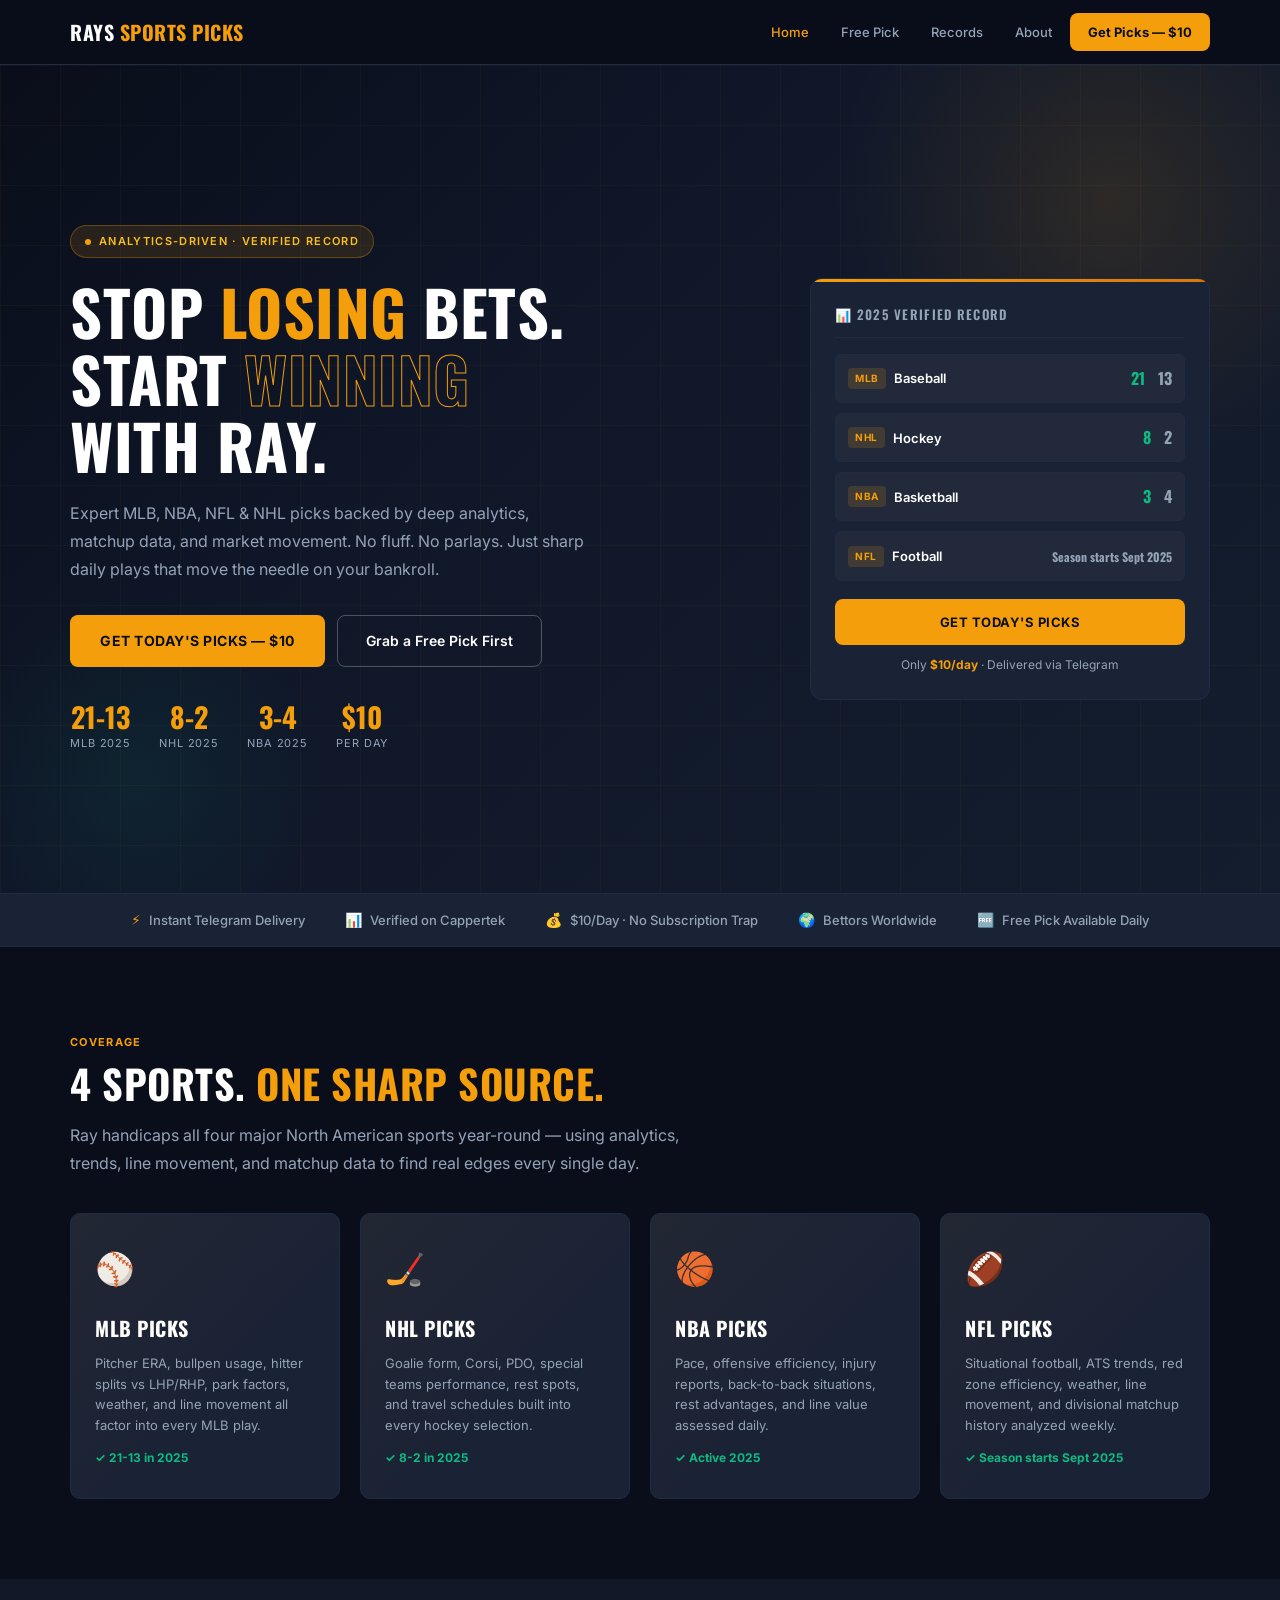
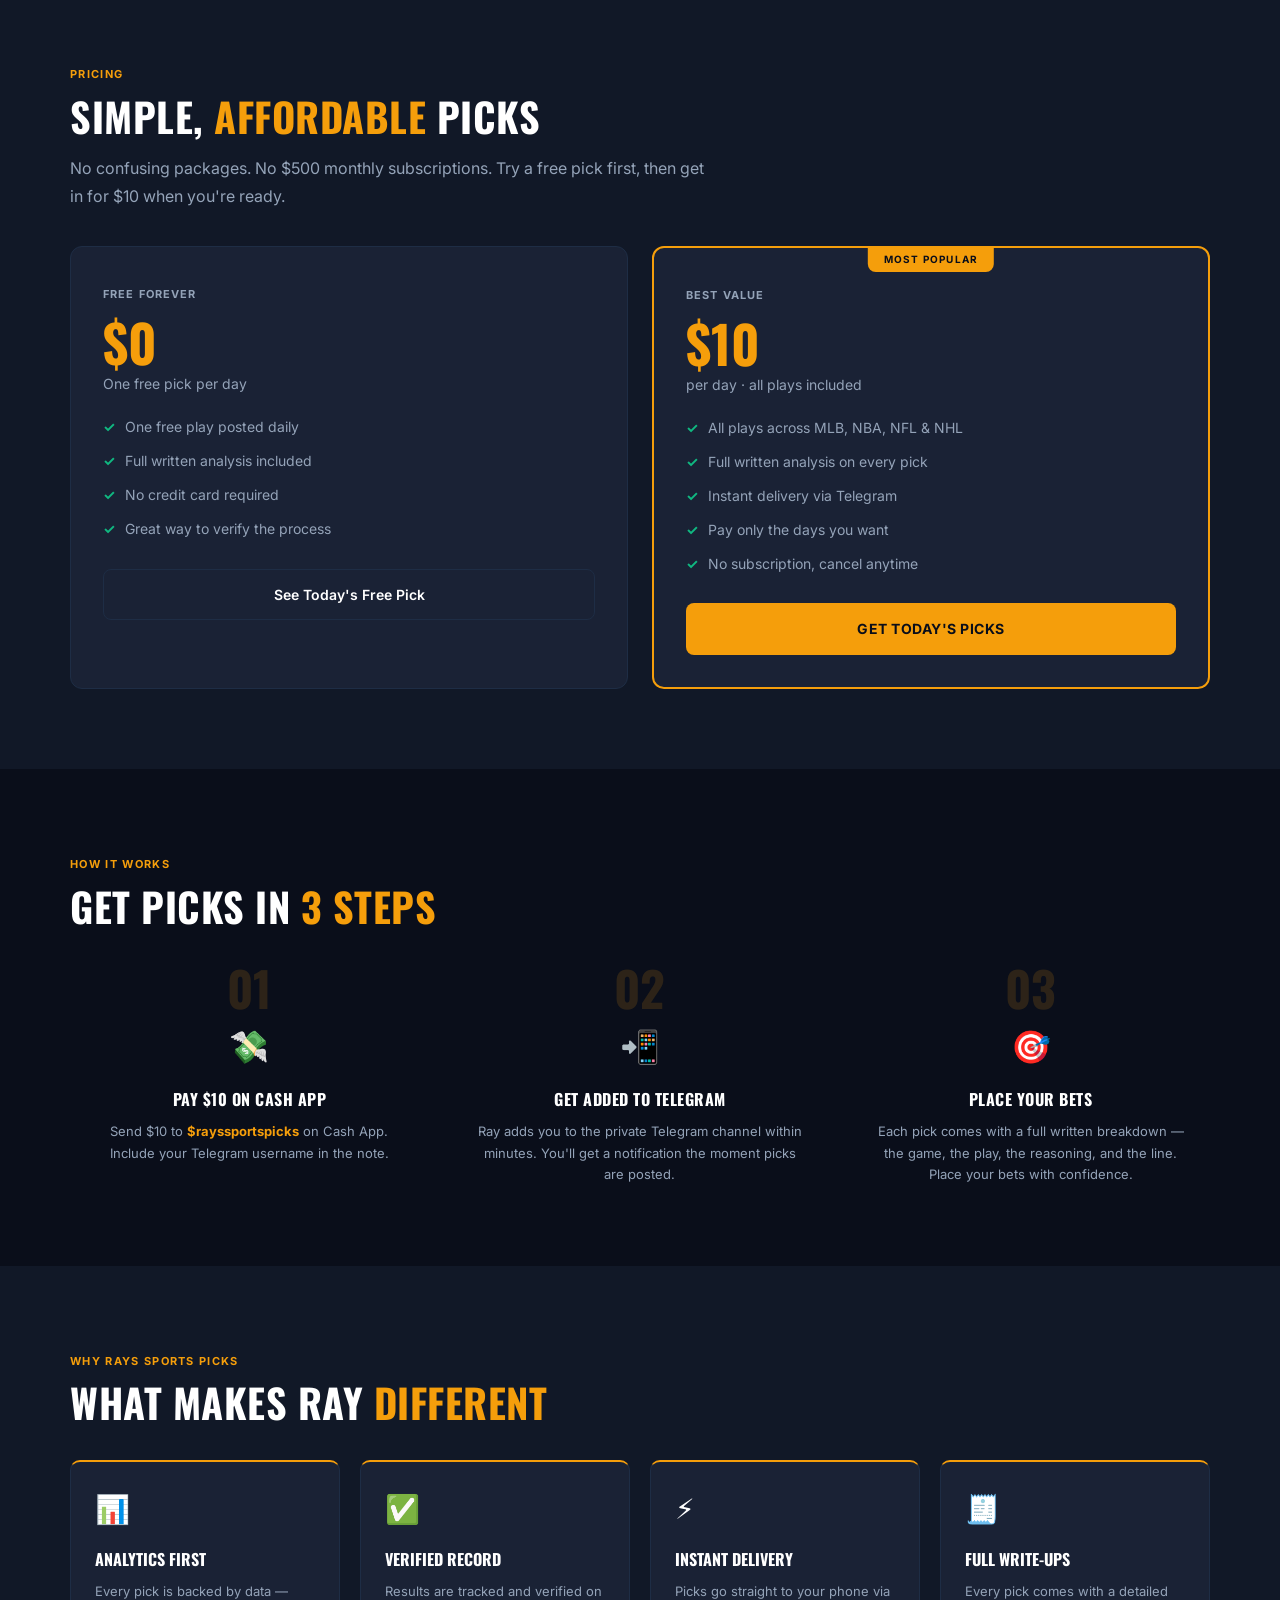
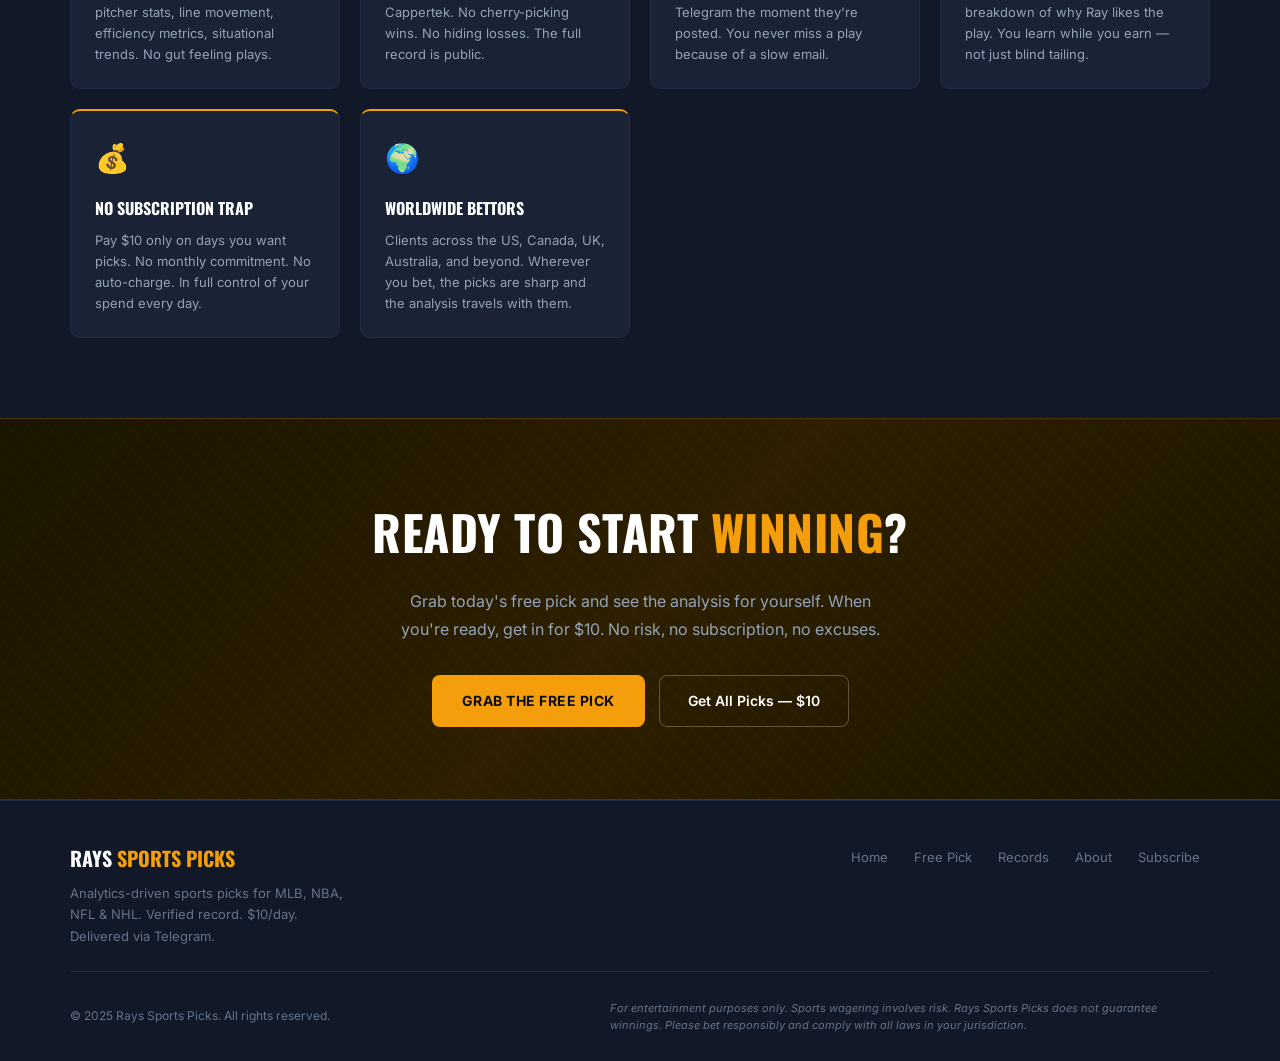
==== commit d9a264e2: "Add files via upload" ====
--- a/index.html
+++ b/index.html
@@ -1,130 +1,401 @@
-<!DOCTYPE html>
-<html lang="en">
-<head>
-  <meta charset="UTF-8" />
-  <meta name="viewport" content="width=device-width, initial-scale=1.0" />
-  <title>Ray Sports Plays | Weekly Sports Picks for NBA, NFL, NHL & MLB</title>
-  <meta name="description" content="Ray Sports Plays sells weekly sports handicapping picks for NBA, NFL, NHL, and MLB with a clear record page, direct subscriptions, and mobile-first sports betting marketing." />
-  <meta name="keywords" content="sports picks, sports handicapping, weekly sports picks, NBA picks, NFL picks, NHL picks, MLB picks, sports betting picks" />
-  <meta name="robots" content="index, follow" />
-  <meta name="author" content="Ray Sports Plays" />
-  <meta property="og:title" content="Ray Sports Plays | Weekly Sports Picks" />
-  <meta property="og:description" content="Weekly NBA, NFL, NHL, and MLB picks with direct sports betting writeups and a transparent results page." />
-  <meta property="og:type" content="website" />
-  <meta property="og:url" content="https://www.rayssportsplays.com/" />
-  <link rel="canonical" href="https://www.rayssportsplays.com/" />
-  <link rel="stylesheet" href="styles.css" />
-  <script type="application/ld+json">
-  {
-    "@context": "https://schema.org",
-    "@type": "SportsOrganization",
-    "name": "Ray Sports Plays",
-    "url": "https://www.rayssportsplays.com/",
-    "description": "Weekly sports handicapping picks and research for NBA, NFL, NHL, and MLB.",
-    "areaServed": "US"
-  }
-  </script>
-</head>
-<body>
-  <header class="topbar">
-    <div class="container nav">
-      <a class="brand" href="index.html" aria-label="Ray Sports Plays home">
-        <div class="brand-mark">R</div>
-        <div class="brand-text">
-          <strong>Ray Sports Plays</strong>
-          <span>Weekly picks. Clear record. Sharp angle.</span>
-        </div>
-      </a>
-      <nav class="nav-links" aria-label="Main navigation">
-        <a class="active" href="index.html">Home</a>
-        <a href="subscription.html">Weekly Subscription</a>
-        <a href="results.html">Results & Record</a>
-      </nav>
-    </div>
-  </header>
-
-  <main class="container">
-    <section class="hero">
-      <div class="card card-pad">
-        <div class="tag">Weekly Sports Handicapping Picks</div>
-        <h1>NBA. NFL. NHL. MLB. Weekly picks that sell.</h1>
-        <p class="lead">Ray Sports Plays is built for bettors who want straight-to-the-point sports handicapping content, weekly subscription access, and a clean record page without filler or fake hype.</p>
-        <div class="cta-row">
-          <a class="btn btn-primary" href="subscription.html">Join Weekly for $50</a>
-          <a class="btn btn-secondary" href="results.html">See Results</a>
-        </div>
-        <div class="grid-3 section">
-          <div class="stat">
-            <div class="label">Sports Covered</div>
-            <div class="value">4</div>
-            <div class="muted">NBA, NFL, NHL, MLB</div>
-          </div>
-          <div class="stat">
-            <div class="label">Subscription Model</div>
-            <div class="value">$50</div>
-            <div class="muted">One simple weekly plan</div>
-          </div>
-          <div class="stat">
-            <div class="label">Style</div>
-            <div class="value">Sharp</div>
-            <div class="muted">Selective card focus</div>
-          </div>
-        </div>
-      </div>
-
-      <aside class="card card-pad">
-        <h2>This week’s positioning</h2>
-        <div class="list">
-          <div class="list-item">NBA picks focused on matchup pace, injury context, and late-game rotation value.</div>
-          <div class="list-item">NFL card built around number value, situational spots, and key market movement.</div>
-          <div class="list-item">NHL plays targeting goalie form, rest, and live betting game scripts.</div>
-          <div class="list-item">MLB selections driven by pitching, bullpen rest, lineup splits, and total value.</div>
-        </div>
-        <div class="legal" style="margin-top:16px;">
-          <strong>Entertainment Only</strong>
-          <p>This website is for entertainment purposes only. Ray Sports Plays is not a gambling service, sportsbook, financial advisor, or investment platform. All picks, records, writeups, and subscriptions reflect opinion only.</p>
-        </div>
-      </aside>
-    </section>
-
-    <section class="section grid-3">
-      <article class="feature">
-        <h2>Built to convert</h2>
-        <p>Mobile-first copy, clean calls to action, and simple weekly pricing designed to sell sports picks without clutter.</p>
-      </article>
-      <article class="feature">
-        <h2>SEO-focused structure</h2>
-        <p>Separate pages for home, subscriptions, and results help target search intent for sports picks, weekly memberships, and record transparency.</p>
-      </article>
-      <article class="feature">
-        <h2>Trust and proof</h2>
-        <p>A dedicated results page gives users a fast way to review records, units, and recent betting performance.</p>
-      </article>
-    </section>
-
-    <section class="split section">
-      <div class="card card-pad">
-        <h2>Why buyers subscribe</h2>
-        <div class="list">
-          <div class="list-item">One weekly price with no confusing tiers.</div>
-          <div class="list-item">Coverage across NBA, NFL, NHL, and MLB.</div>
-          <div class="list-item">Direct writeups built for serious sports betting customers.</div>
-          <div class="list-item">Fast-access results page to reinforce transparency.</div>
-        </div>
-      </div>
-      <div class="card card-pad">
-        <h2>Marketing copy block</h2>
-        <p class="seo-copy">Ray Sports Plays offers weekly sports picks and sports handicapping research for users searching for NBA picks, NFL picks, NHL picks, MLB picks, premium betting selections, and results-driven sports betting content. The goal is simple: clear positioning, clean sales flow, and a trustworthy record page.</p>
-        <div class="cta-banner" style="margin-top:16px;">
-          <strong>Primary offer:</strong> Weekly subscription access for <strong>$50</strong> with NBA, NFL, NHL, and MLB plays.
-        </div>
-      </div>
-    </section>
-  </main>
-
-  <footer>
-    <div class="container">© <span id="year"></span> Ray Sports Plays · Entertainment only · Opinion-based sports handicapping content.</div>
-  </footer>
-  <script src="script.js"></script>
-</body>
-</html>
+<!DOCTYPE html>
+<html lang="en">
+<head>
+  <meta charset="UTF-8" /><meta name="viewport" content="width=device-width, initial-scale=1.0" />
+  <title>Rays Sports Picks | Expert MLB, NBA, NFL &amp; NHL Picks | Sports Handicapper</title>
+  <meta name="description" content="Expert sports picks for MLB, NBA, NFL &amp; NHL from Ray — analytics-driven handicapper with a verified winning record. Get daily picks for $10 or a free pick today. Trusted by bettors worldwide." />
+  <meta name="keywords" content="sports picks, expert sports picks, MLB picks, NBA picks, NFL picks, NHL picks, sports handicapper, daily sports picks, best sports picks, sports betting picks, winning sports picks, free sports picks today, sports picks service" />
+  <link rel="canonical" href="https://www.rayssportspicks.com/" />
+  <meta property="og:title" content="Rays Sports Picks | Expert MLB, NBA, NFL &amp; NHL Picks" />
+  <meta property="og:description" content="Analytics-driven sports picks from a verified handicapper. $10/day. Free pick available daily. MLB · NBA · NFL · NHL." />
+  <meta property="og:url" content="https://www.rayssportspicks.com/" />
+  <meta property="og:type" content="website" />
+  <link rel="preconnect" href="https://fonts.googleapis.com" />
+  <link href="https://fonts.googleapis.com/css2?family=Oswald:wght@400;500;600;700&family=Inter:wght@300;400;500;600&display=swap" rel="stylesheet" />
+  <script type="application/ld+json">{"@context":"https://schema.org","@type":"ProfessionalService","name":"Rays Sports Picks","url":"https://www.rayssportspicks.com","description":"Expert sports picks for MLB, NBA, NFL and NHL from analytics-driven handicapper Ray. Daily picks starting at $10. Verified record tracked on Cappertek.","priceRange":"$","sameAs":["https://www.cappertek.com"]}</script>
+  <style>
+    *,*::before,*::after{box-sizing:border-box;margin:0;padding:0}
+    :root{--navy:#0a0e1a;--navy-mid:#111827;--navy-card:#1a2235;--navy-border:#1e2d45;--gold:#f59e0b;--gold-light:#fbbf24;--gold-pale:#fef3c7;--gold-dark:#d97706;--white:#ffffff;--off-white:#f8fafc;--gray:#94a3b8;--dark-gray:#64748b;--green:#10b981;--red:#ef4444;--font-display:'Oswald',Impact,sans-serif;--font-body:'Inter',system-ui,sans-serif;--max-w:1140px;--radius:8px}
+    html{scroll-behavior:smooth}
+    body{font-family:var(--font-body);background:var(--navy);color:var(--white);line-height:1.7;-webkit-font-smoothing:antialiased}
+    a{color:inherit;text-decoration:none}
+    img{display:block;max-width:100%}
+ 
+    /* NAV */
+    nav{background:rgba(10,14,26,.95);backdrop-filter:blur(10px);border-bottom:1px solid var(--navy-border);position:sticky;top:0;z-index:100;padding:0 24px}
+    .nav-inner{max-width:var(--max-w);margin:0 auto;display:flex;align-items:center;justify-content:space-between;height:64px}
+    .nav-logo{font-family:var(--font-display);font-size:20px;font-weight:700;letter-spacing:.5px}
+    .nav-logo span{color:var(--gold)}
+    .nav-links{display:flex;gap:4px;align-items:center}
+    .nav-links a{font-size:13px;font-weight:500;color:var(--gray);padding:7px 14px;border-radius:var(--radius);transition:color .2s,background .2s;white-space:nowrap}
+    .nav-links a:hover{color:var(--white);background:rgba(255,255,255,.06)}
+    .nav-links a.active{color:var(--gold)}
+    .nav-cta{background:var(--gold)!important;color:var(--navy)!important;font-weight:700!important;font-size:13px!important;padding:8px 18px!important;border-radius:var(--radius)!important}
+    .nav-cta:hover{background:var(--gold-light)!important}
+    .hamburger{display:none;background:none;border:none;cursor:pointer;flex-direction:column;gap:5px;padding:4px}
+    .hamburger span{display:block;width:22px;height:2px;background:var(--white);border-radius:2px;transition:all .3s}
+    .mobile-menu{display:none;flex-direction:column;background:var(--navy-mid);border-top:1px solid var(--navy-border);padding:12px 0}
+    .mobile-menu a{padding:12px 24px;font-size:15px;font-weight:500;color:var(--gray);border-bottom:1px solid var(--navy-border)}
+    .mobile-menu a.active{color:var(--gold)}
+    .mobile-menu.open{display:flex}
+ 
+    /* HERO */
+    .hero{position:relative;min-height:92vh;display:flex;align-items:center;overflow:hidden;padding:80px 24px 60px}
+    .hero-bg{position:absolute;inset:0;background:linear-gradient(135deg,#0a0e1a 0%,#0f1729 40%,#141d2e 100%)}
+    .hero-grid{position:absolute;inset:0;background-image:linear-gradient(rgba(245,158,11,.04) 1px,transparent 1px),linear-gradient(90deg,rgba(245,158,11,.04) 1px,transparent 1px);background-size:60px 60px}
+    .hero-glow{position:absolute;top:-20%;right:-10%;width:600px;height:600px;border-radius:50%;background:radial-gradient(circle,rgba(245,158,11,.12) 0%,transparent 65%);pointer-events:none}
+    .hero-glow2{position:absolute;bottom:-10%;left:-5%;width:400px;height:400px;border-radius:50%;background:radial-gradient(circle,rgba(16,185,129,.08) 0%,transparent 65%);pointer-events:none}
+    .hero-inner{position:relative;z-index:2;max-width:var(--max-w);margin:0 auto;width:100%;display:grid;grid-template-columns:1fr 400px;gap:60px;align-items:center}
+    .hero-tag{display:inline-flex;align-items:center;gap:8px;background:rgba(245,158,11,.12);border:1px solid rgba(245,158,11,.3);color:var(--gold-light);font-size:11px;font-weight:600;letter-spacing:.12em;text-transform:uppercase;padding:6px 14px;border-radius:20px;margin-bottom:20px}
+    .tag-dot{width:6px;height:6px;border-radius:50%;background:var(--gold);animation:pulse 2s infinite}
+    @keyframes pulse{0%,100%{opacity:1}50%{opacity:.4}}
+    .hero h1{font-family:var(--font-display);font-size:clamp(32px,5vw,62px);font-weight:700;line-height:1.08;letter-spacing:.5px;margin-bottom:20px;text-transform:uppercase}
+    .hero h1 .gold{color:var(--gold)}
+    .hero h1 .outline{-webkit-text-stroke:1px var(--gold);color:transparent}
+    .hero-sub{font-size:16px;color:var(--gray);margin-bottom:32px;line-height:1.75;max-width:520px}
+    .hero-btns{display:flex;gap:12px;flex-wrap:wrap;margin-bottom:36px}
+    .btn-gold{display:inline-block;background:var(--gold);color:var(--navy);font-size:14px;font-weight:700;padding:14px 30px;border-radius:var(--radius);transition:background .2s,transform .15s;text-transform:uppercase;letter-spacing:.5px}
+    .btn-gold:hover{background:var(--gold-light);transform:translateY(-2px)}
+    .btn-outline{display:inline-block;background:transparent;color:var(--white);border:1.5px solid rgba(255,255,255,.25);font-size:14px;font-weight:600;padding:13px 28px;border-radius:var(--radius);transition:all .2s}
+    .btn-outline:hover{border-color:var(--gold);color:var(--gold)}
+    .hero-stats{display:flex;gap:28px;flex-wrap:wrap}
+    .hero-stat{text-align:center}
+    .hero-stat-num{font-family:var(--font-display);font-size:28px;font-weight:700;color:var(--gold);line-height:1}
+    .hero-stat-label{font-size:11px;color:var(--gray);margin-top:3px;text-transform:uppercase;letter-spacing:.08em}
+ 
+    /* RECORD CARD in hero */
+    .hero-card{background:var(--navy-card);border:1px solid var(--navy-border);border-radius:12px;padding:24px;position:relative;overflow:hidden}
+    .hero-card::before{content:'';position:absolute;top:0;left:0;right:0;height:3px;background:linear-gradient(90deg,var(--gold),var(--gold-dark))}
+    .hc-title{font-family:var(--font-display);font-size:13px;font-weight:600;color:var(--gray);text-transform:uppercase;letter-spacing:.1em;margin-bottom:16px;padding-bottom:12px;border-bottom:1px solid var(--navy-border)}
+    .hc-records{display:flex;flex-direction:column;gap:10px;margin-bottom:18px}
+    .hc-record{display:flex;justify-content:space-between;align-items:center;padding:10px 12px;background:rgba(255,255,255,.03);border-radius:6px;border:1px solid var(--navy-border)}
+    .hc-sport{display:flex;align-items:center;gap:8px;font-size:13px;font-weight:600;color:var(--white)}
+    .sport-badge{font-size:10px;font-weight:700;padding:2px 7px;border-radius:4px;background:rgba(245,158,11,.15);color:var(--gold);letter-spacing:.06em}
+    .hc-wl{font-family:var(--font-display);font-size:16px;font-weight:700}
+    .hc-w{color:var(--green)}
+    .hc-l{color:var(--gray)}
+    .hc-cta{display:block;text-align:center;background:var(--gold);color:var(--navy);font-size:13px;font-weight:700;padding:12px;border-radius:var(--radius);text-transform:uppercase;letter-spacing:.5px;transition:background .2s}
+    .hc-cta:hover{background:var(--gold-light)}
+    .hc-price{text-align:center;margin-top:10px;font-size:12px;color:var(--gray)}
+    .hc-price strong{color:var(--gold)}
+ 
+    /* TRUST BAR */
+    .trust-bar{background:var(--navy-card);border-top:1px solid var(--navy-border);border-bottom:1px solid var(--navy-border);padding:14px 24px}
+    .trust-inner{max-width:var(--max-w);margin:0 auto;display:flex;justify-content:center;gap:40px;flex-wrap:wrap;align-items:center}
+    .trust-item{display:flex;align-items:center;gap:8px;font-size:13px;font-weight:500;color:var(--gray)}
+    .trust-icon{color:var(--gold);font-size:14px}
+ 
+    /* SECTIONS */
+    .section{padding:80px 24px}
+    .section-dark{background:var(--navy-mid)}
+    .inner{max-width:var(--max-w);margin:0 auto}
+    .section-tag{display:inline-block;font-size:11px;font-weight:700;letter-spacing:.12em;text-transform:uppercase;color:var(--gold);margin-bottom:10px}
+    h2.section-h2{font-family:var(--font-display);font-size:clamp(24px,3.5vw,40px);font-weight:700;text-transform:uppercase;letter-spacing:.5px;line-height:1.1;margin-bottom:16px}
+    h2.section-h2 span{color:var(--gold)}
+    .section-lead{font-size:16px;color:var(--gray);max-width:640px;line-height:1.75;margin-bottom:36px}
+    p{margin-bottom:14px;color:var(--gray);line-height:1.75}
+ 
+    /* SPORTS GRID */
+    .sports-grid{display:grid;grid-template-columns:repeat(auto-fit,minmax(240px,1fr));gap:20px;margin-top:20px}
+    .sport-card{background:var(--navy-card);border:1px solid var(--navy-border);border-radius:10px;padding:28px 24px;transition:border-color .2s,transform .2s;position:relative;overflow:hidden}
+    .sport-card::after{content:'';position:absolute;inset:0;background:linear-gradient(135deg,rgba(245,158,11,.04) 0%,transparent 60%);pointer-events:none}
+    .sport-card:hover{border-color:rgba(245,158,11,.4);transform:translateY(-3px)}
+    .sport-card-icon{font-size:32px;margin-bottom:14px}
+    .sport-card h3{font-family:var(--font-display);font-size:20px;font-weight:700;text-transform:uppercase;letter-spacing:.5px;color:var(--white);margin-bottom:8px}
+    .sport-card p{font-size:13px;color:var(--gray);margin:0;line-height:1.6}
+    .sport-record-badge{display:inline-flex;align-items:center;gap:6px;margin-top:12px;font-size:12px;font-weight:700;color:var(--green)}
+ 
+    /* PRICING */
+    .pricing-grid{display:grid;grid-template-columns:repeat(auto-fit,minmax(280px,1fr));gap:24px;margin-top:36px}
+    .price-card{background:var(--navy-card);border:1px solid var(--navy-border);border-radius:12px;padding:32px;position:relative;transition:border-color .2s,transform .2s}
+    .price-card:hover{transform:translateY(-4px)}
+    .price-card.featured{border-color:var(--gold);border-width:2px}
+    .price-card.featured::before{content:'MOST POPULAR';position:absolute;top:-1px;left:50%;transform:translateX(-50%);background:var(--gold);color:var(--navy);font-size:10px;font-weight:700;letter-spacing:.12em;padding:4px 16px;border-radius:0 0 8px 8px}
+    .price-badge{display:inline-block;font-size:11px;font-weight:700;letter-spacing:.1em;text-transform:uppercase;color:var(--gray);margin-bottom:12px}
+    .price-num{font-family:var(--font-display);font-size:52px;font-weight:700;color:var(--gold);line-height:1;margin-bottom:4px}
+    .price-per{font-size:14px;color:var(--gray);margin-bottom:20px}
+    .price-features{list-style:none;margin:0 0 28px;display:flex;flex-direction:column;gap:10px}
+    .price-features li{display:flex;align-items:center;gap:10px;font-size:14px;color:var(--gray)}
+    .price-features li::before{content:'✓';color:var(--green);font-weight:700;flex-shrink:0}
+    .btn-gold-full{display:block;text-align:center;background:var(--gold);color:var(--navy);font-size:14px;font-weight:700;padding:14px;border-radius:var(--radius);text-transform:uppercase;letter-spacing:.5px;transition:background .2s}
+    .btn-gold-full:hover{background:var(--gold-light)}
+    .btn-outline-full{display:block;text-align:center;background:transparent;color:var(--white);border:1.5px solid var(--navy-border);font-size:14px;font-weight:600;padding:13px;border-radius:var(--radius);transition:all .2s}
+    .btn-outline-full:hover{border-color:var(--gold);color:var(--gold)}
+ 
+    /* HOW IT WORKS */
+    .steps{display:grid;grid-template-columns:repeat(auto-fit,minmax(220px,1fr));gap:32px;margin-top:36px;position:relative}
+    .step{text-align:center;padding:0 16px}
+    .step-num{font-family:var(--font-display);font-size:48px;font-weight:700;color:rgba(245,158,11,.15);line-height:1;margin-bottom:8px}
+    .step-icon{font-size:32px;margin-bottom:12px}
+    .step h3{font-family:var(--font-display);font-size:16px;font-weight:700;text-transform:uppercase;letter-spacing:.5px;color:var(--white);margin-bottom:8px}
+    .step p{font-size:13px;color:var(--gray);margin:0;line-height:1.65}
+ 
+    /* WHY US */
+    .why-grid{display:grid;grid-template-columns:repeat(auto-fit,minmax(220px,1fr));gap:20px;margin-top:36px}
+    .why-card{background:var(--navy-card);border:1px solid var(--navy-border);border-radius:10px;padding:24px;border-top:2px solid var(--gold)}
+    .why-icon{font-size:28px;margin-bottom:12px}
+    .why-card h3{font-family:var(--font-display);font-size:16px;font-weight:700;text-transform:uppercase;color:var(--white);margin-bottom:8px}
+    .why-card p{font-size:13px;color:var(--gray);margin:0;line-height:1.6}
+ 
+    /* CTA BAND */
+    .cta-band{background:linear-gradient(135deg,#1a1400 0%,#2d1f00 50%,#1a1400 100%);border-top:1px solid rgba(245,158,11,.2);border-bottom:1px solid rgba(245,158,11,.2);padding:72px 24px;text-align:center;position:relative;overflow:hidden}
+    .cta-band::before{content:'';position:absolute;inset:0;background-image:repeating-linear-gradient(45deg,rgba(245,158,11,.03) 0,rgba(245,158,11,.03) 1px,transparent 0,transparent 50%);background-size:20px 20px}
+    .cta-band h2{font-family:var(--font-display);font-size:clamp(24px,4vw,48px);font-weight:700;text-transform:uppercase;letter-spacing:.5px;margin-bottom:14px;position:relative}
+    .cta-band h2 span{color:var(--gold)}
+    .cta-band p{color:var(--gray);font-size:16px;margin-bottom:32px;max-width:500px;margin-left:auto;margin-right:auto;position:relative}
+    .cta-btns{display:flex;gap:14px;justify-content:center;flex-wrap:wrap;position:relative}
+ 
+    /* FOOTER */
+    footer{background:var(--navy-mid);border-top:1px solid var(--navy-border);padding:40px 24px 28px}
+    .footer-inner{max-width:var(--max-w);margin:0 auto}
+    .footer-top{display:flex;justify-content:space-between;align-items:flex-start;gap:32px;flex-wrap:wrap;margin-bottom:28px;padding-bottom:24px;border-bottom:1px solid var(--navy-border)}
+    .footer-brand{font-family:var(--font-display);font-size:20px;font-weight:700;margin-bottom:8px}
+    .footer-brand span{color:var(--gold)}
+    .footer-desc{font-size:13px;color:var(--dark-gray);max-width:280px;line-height:1.65}
+    .footer-links{display:flex;gap:6px;flex-wrap:wrap}
+    .footer-links a{font-size:13px;color:var(--dark-gray);padding:5px 10px;border-radius:4px;transition:color .2s}
+    .footer-links a:hover{color:var(--gold)}
+    .footer-bottom{display:flex;justify-content:space-between;align-items:center;flex-wrap:wrap;gap:12px}
+    .footer-copy{font-size:12px;color:var(--dark-gray)}
+    .footer-disclaimer{font-size:11px;color:var(--dark-gray);max-width:600px;line-height:1.5;font-style:italic}
+ 
+    @media(max-width:900px){.hero-inner{grid-template-columns:1fr}.hero-card{display:none}.nav-links{display:none}.hamburger{display:flex}}
+    @media(max-width:540px){.section{padding:56px 18px}.hero{padding:60px 18px 48px;min-height:auto}.hero-stats{gap:20px}.trust-inner{gap:18px;justify-content:flex-start}.hero-btns{flex-direction:column}.cta-btns{flex-direction:column;align-items:center}.footer-top{flex-direction:column}}
+  </style>
+</head>
+<body>
+ 
+<nav>
+  <div class="nav-inner">
+    <a href="/index.html" class="nav-logo">RAYS <span>SPORTS PICKS</span></a>
+    <div class="nav-links">
+      <a href="/index.html" class="active">Home</a>
+      <a href="/free-pick.html">Free Pick</a>
+      <a href="/record.html">Records</a>
+      <a href="/about.html">About</a>
+      <a href="/subscribe.html" class="nav-cta">Get Picks — $10</a>
+    </div>
+    <button class="hamburger" aria-label="Menu" onclick="this.classList.toggle('open');document.querySelector('.mobile-menu').classList.toggle('open')">
+      <span></span><span></span><span></span>
+    </button>
+  </div>
+  <div class="mobile-menu">
+    <a href="/index.html" class="active">Home</a>
+    <a href="/free-pick.html">Free Pick</a>
+    <a href="/record.html">Records</a>
+    <a href="/about.html">About</a>
+    <a href="/subscribe.html">Get Picks — $10/Day</a>
+  </div>
+</nav>
+ 
+<!-- HERO -->
+<section class="hero">
+  <div class="hero-bg"></div>
+  <div class="hero-grid"></div>
+  <div class="hero-glow"></div>
+  <div class="hero-glow2"></div>
+  <div class="hero-inner">
+    <div>
+      <div class="hero-tag"><span class="tag-dot"></span>Analytics-Driven · Verified Record</div>
+      <h1>Stop <span class="gold">Losing</span> Bets.<br>Start <span class="outline">Winning</span><br>With Ray.</h1>
+      <p class="hero-sub">Expert MLB, NBA, NFL &amp; NHL picks backed by deep analytics, matchup data, and market movement. No fluff. No parlays. Just sharp daily plays that move the needle on your bankroll.</p>
+      <div class="hero-btns">
+        <a href="/subscribe.html" class="btn-gold">Get Today's Picks — $10</a>
+        <a href="/free-pick.html" class="btn-outline">Grab a Free Pick First</a>
+      </div>
+      <div class="hero-stats">
+        <div class="hero-stat"><div class="hero-stat-num">21-13</div><div class="hero-stat-label">MLB 2025</div></div>
+        <div class="hero-stat"><div class="hero-stat-num">8-2</div><div class="hero-stat-label">NHL 2025</div></div>
+        <div class="hero-stat"><div class="hero-stat-num">3-4</div><div class="hero-stat-label">NBA 2025</div></div>
+        <div class="hero-stat"><div class="hero-stat-num">$10</div><div class="hero-stat-label">Per Day</div></div>
+      </div>
+    </div>
+    <div>
+      <div class="hero-card">
+        <div class="hc-title">📊 2025 Verified Record</div>
+        <div class="hc-records">
+          <div class="hc-record">
+            <div class="hc-sport"><span class="sport-badge">MLB</span>Baseball</div>
+            <div class="hc-wl"><span class="hc-w">21</span><span style="color:var(--navy-border)"> - </span><span class="hc-l">13</span></div>
+          </div>
+          <div class="hc-record">
+            <div class="hc-sport"><span class="sport-badge">NHL</span>Hockey</div>
+            <div class="hc-wl"><span class="hc-w">8</span><span style="color:var(--navy-border)"> - </span><span class="hc-l">2</span></div>
+          </div>
+          <div class="hc-record">
+            <div class="hc-sport"><span class="sport-badge">NBA</span>Basketball</div>
+            <div class="hc-wl"><span class="hc-w">3</span><span style="color:var(--navy-border)"> - </span><span class="hc-l">4</span></div>
+          </div>
+          <div class="hc-record">
+            <div class="hc-sport"><span class="sport-badge">NFL</span>Football</div>
+            <div class="hc-wl"><span style="color:var(--gray);font-size:12px;">Season starts Sept 2025</span></div>
+          </div>
+        </div>
+        <a href="/subscribe.html" class="hc-cta">Get Today's Picks</a>
+        <div class="hc-price">Only <strong>$10/day</strong> · Delivered via Telegram</div>
+      </div>
+    </div>
+  </div>
+</section>
+ 
+<div class="trust-bar">
+  <div class="trust-inner">
+    <div class="trust-item"><span class="trust-icon">⚡</span>Instant Telegram Delivery</div>
+    <div class="trust-item"><span class="trust-icon">📊</span>Verified on Cappertek</div>
+    <div class="trust-item"><span class="trust-icon">💰</span>$10/Day · No Subscription Trap</div>
+    <div class="trust-item"><span class="trust-icon">🌍</span>Bettors Worldwide</div>
+    <div class="trust-item"><span class="trust-icon">🆓</span>Free Pick Available Daily</div>
+  </div>
+</div>
+ 
+<!-- SPORTS COVERAGE -->
+<section class="section">
+  <div class="inner">
+    <span class="section-tag">Coverage</span>
+    <h2 class="section-h2">4 Sports. <span>One Sharp Source.</span></h2>
+    <p class="section-lead">Ray handicaps all four major North American sports year-round — using analytics, trends, line movement, and matchup data to find real edges every single day.</p>
+    <div class="sports-grid">
+      <div class="sport-card">
+        <div class="sport-card-icon">⚾</div>
+        <h3>MLB Picks</h3>
+        <p>Pitcher ERA, bullpen usage, hitter splits vs LHP/RHP, park factors, weather, and line movement all factor into every MLB play.</p>
+        <div class="sport-record-badge">✓ 21-13 in 2025</div>
+      </div>
+      <div class="sport-card">
+        <div class="sport-card-icon">🏒</div>
+        <h3>NHL Picks</h3>
+        <p>Goalie form, Corsi, PDO, special teams performance, rest spots, and travel schedules built into every hockey selection.</p>
+        <div class="sport-record-badge">✓ 8-2 in 2025</div>
+      </div>
+      <div class="sport-card">
+        <div class="sport-card-icon">🏀</div>
+        <h3>NBA Picks</h3>
+        <p>Pace, offensive efficiency, injury reports, back-to-back situations, rest advantages, and line value assessed daily.</p>
+        <div class="sport-record-badge">✓ Active 2025</div>
+      </div>
+      <div class="sport-card">
+        <div class="sport-card-icon">🏈</div>
+        <h3>NFL Picks</h3>
+        <p>Situational football, ATS trends, red zone efficiency, weather, line movement, and divisional matchup history analyzed weekly.</p>
+        <div class="sport-record-badge">✓ Season starts Sept 2025</div>
+      </div>
+    </div>
+  </div>
+</section>
+ 
+<!-- PRICING -->
+<section class="section section-dark">
+  <div class="inner">
+    <span class="section-tag">Pricing</span>
+    <h2 class="section-h2">Simple, <span>Affordable</span> Picks</h2>
+    <p class="section-lead">No confusing packages. No $500 monthly subscriptions. Try a free pick first, then get in for $10 when you're ready.</p>
+    <div class="pricing-grid">
+      <div class="price-card">
+        <div class="price-badge">Free Forever</div>
+        <div class="price-num">$0</div>
+        <div class="price-per">One free pick per day</div>
+        <ul class="price-features">
+          <li>One free play posted daily</li>
+          <li>Full written analysis included</li>
+          <li>No credit card required</li>
+          <li>Great way to verify the process</li>
+        </ul>
+        <a href="/free-pick.html" class="btn-outline-full">See Today's Free Pick</a>
+      </div>
+      <div class="price-card featured">
+        <div class="price-badge">Best Value</div>
+        <div class="price-num">$10</div>
+        <div class="price-per">per day · all plays included</div>
+        <ul class="price-features">
+          <li>All plays across MLB, NBA, NFL &amp; NHL</li>
+          <li>Full written analysis on every pick</li>
+          <li>Instant delivery via Telegram</li>
+          <li>Pay only the days you want</li>
+          <li>No subscription, cancel anytime</li>
+        </ul>
+        <a href="/subscribe.html" class="btn-gold-full">Get Today's Picks</a>
+      </div>
+    </div>
+  </div>
+</section>
+ 
+<!-- HOW IT WORKS -->
+<section class="section">
+  <div class="inner">
+    <span class="section-tag">How It Works</span>
+    <h2 class="section-h2">Get Picks in <span>3 Steps</span></h2>
+    <div class="steps">
+      <div class="step">
+        <div class="step-num">01</div>
+        <div class="step-icon">💸</div>
+        <h3>Pay $10 on Cash App</h3>
+        <p>Send $10 to <strong style="color:var(--gold);">$rayssportspicks</strong> on Cash App. Include your Telegram username in the note.</p>
+      </div>
+      <div class="step">
+        <div class="step-num">02</div>
+        <div class="step-icon">📲</div>
+        <h3>Get Added to Telegram</h3>
+        <p>Ray adds you to the private Telegram channel within minutes. You'll get a notification the moment picks are posted.</p>
+      </div>
+      <div class="step">
+        <div class="step-num">03</div>
+        <div class="step-icon">🎯</div>
+        <h3>Place Your Bets</h3>
+        <p>Each pick comes with a full written breakdown — the game, the play, the reasoning, and the line. Place your bets with confidence.</p>
+      </div>
+    </div>
+  </div>
+</section>
+ 
+<!-- WHY RAY -->
+<section class="section section-dark">
+  <div class="inner">
+    <span class="section-tag">Why Rays Sports Picks</span>
+    <h2 class="section-h2">What Makes Ray <span>Different</span></h2>
+    <div class="why-grid">
+      <div class="why-card"><div class="why-icon">📊</div><h3>Analytics First</h3><p>Every pick is backed by data — pitcher stats, line movement, efficiency metrics, situational trends. No gut feeling plays.</p></div>
+      <div class="why-card"><div class="why-icon">✅</div><h3>Verified Record</h3><p>Results are tracked and verified on Cappertek. No cherry-picking wins. No hiding losses. The full record is public.</p></div>
+      <div class="why-card"><div class="why-icon">⚡</div><h3>Instant Delivery</h3><p>Picks go straight to your phone via Telegram the moment they're posted. You never miss a play because of a slow email.</p></div>
+      <div class="why-card"><div class="why-icon">🧾</div><h3>Full Write-Ups</h3><p>Every pick comes with a detailed breakdown of why Ray likes the play. You learn while you earn — not just blind tailing.</p></div>
+      <div class="why-card"><div class="why-icon">💰</div><h3>No Subscription Trap</h3><p>Pay $10 only on days you want picks. No monthly commitment. No auto-charge. In full control of your spend every day.</p></div>
+      <div class="why-card"><div class="why-icon">🌍</div><h3>Worldwide Bettors</h3><p>Clients across the US, Canada, UK, Australia, and beyond. Wherever you bet, the picks are sharp and the analysis travels with them.</p></div>
+    </div>
+  </div>
+</section>
+ 
+<!-- CTA -->
+<section class="cta-band">
+  <div class="inner">
+    <h2>Ready to Start <span>Winning</span>?</h2>
+    <p>Grab today's free pick and see the analysis for yourself. When you're ready, get in for $10. No risk, no subscription, no excuses.</p>
+    <div class="cta-btns">
+      <a href="/free-pick.html" class="btn-gold">Grab the Free Pick</a>
+      <a href="/subscribe.html" class="btn-outline">Get All Picks — $10</a>
+    </div>
+  </div>
+</section>
+ 
+<footer>
+  <div class="footer-inner">
+    <div class="footer-top">
+      <div>
+        <div class="footer-brand">RAYS <span>SPORTS PICKS</span></div>
+        <div class="footer-desc">Analytics-driven sports picks for MLB, NBA, NFL &amp; NHL. Verified record. $10/day. Delivered via Telegram.</div>
+      </div>
+      <div class="footer-links">
+        <a href="/index.html">Home</a>
+        <a href="/free-pick.html">Free Pick</a>
+        <a href="/record.html">Records</a>
+        <a href="/about.html">About</a>
+        <a href="/subscribe.html">Subscribe</a>
+      </div>
+    </div>
+    <div class="footer-bottom">
+      <div class="footer-copy">© 2025 Rays Sports Picks. All rights reserved.</div>
+      <div class="footer-disclaimer">For entertainment purposes only. Sports wagering involves risk. Rays Sports Picks does not guarantee winnings. Please bet responsibly and comply with all laws in your jurisdiction.</div>
+    </div>
+  </div>
+</footer>
+ 
+</body>
+</html>
